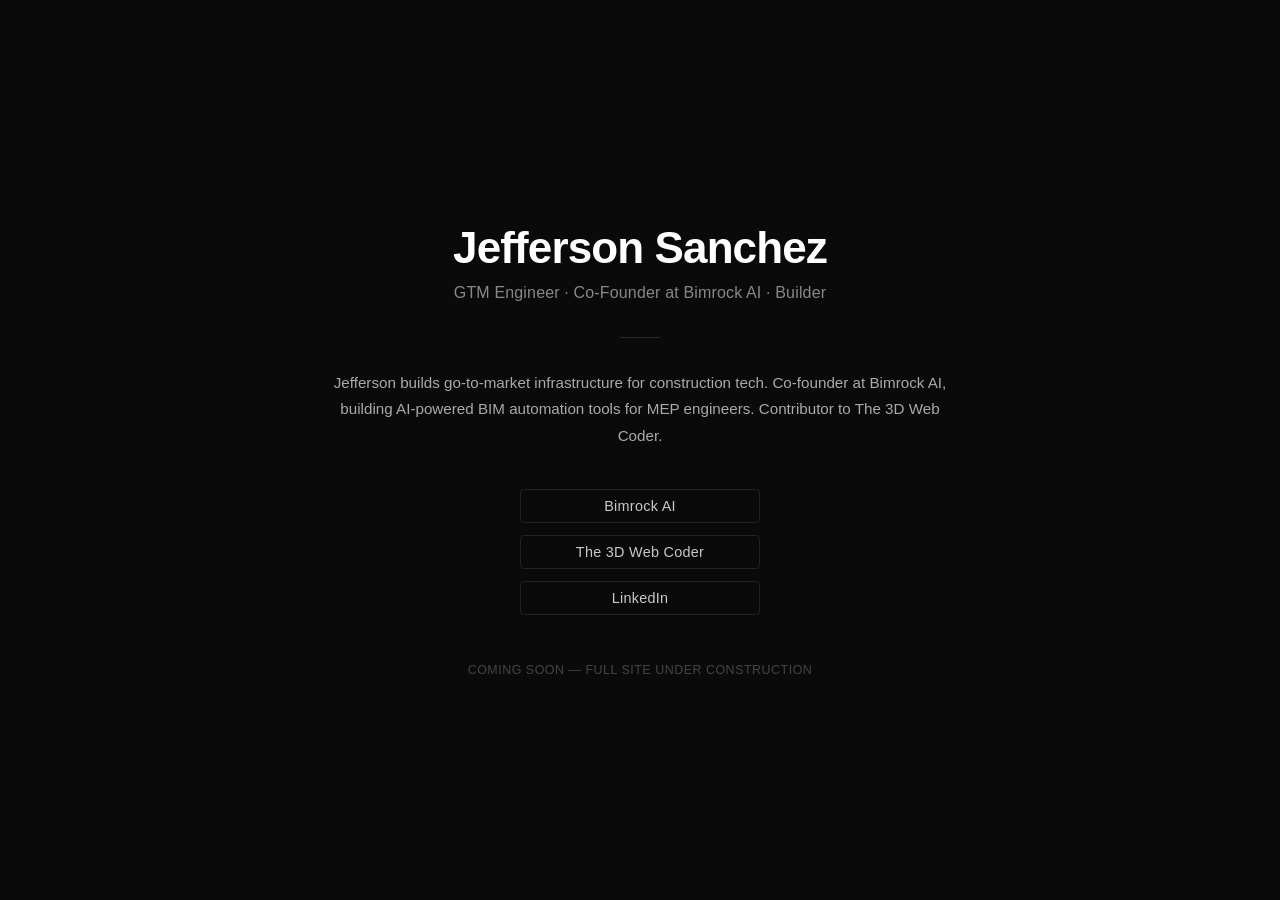
==== index.html @ 44cbd085 "initial: jefferson sanchez placeholder site" ====
<!DOCTYPE html>
<html lang="en">
<head>
  <meta charset="UTF-8">
  <meta name="viewport" content="width=device-width, initial-scale=1.0">
  <title>Jefferson Sanchez</title>
  <style>
    *, *::before, *::after { box-sizing: border-box; margin: 0; padding: 0; }

    body {
      background: #0a0a0a;
      color: #e8e8e8;
      font-family: -apple-system, BlinkMacSystemFont, 'Segoe UI', Helvetica, Arial, sans-serif;
      min-height: 100vh;
      display: flex;
      flex-direction: column;
      align-items: center;
      justify-content: center;
      padding: 2rem;
    }

    .container {
      max-width: 640px;
      width: 100%;
      text-align: center;
    }

    h1 {
      font-size: 2.75rem;
      font-weight: 600;
      letter-spacing: -0.02em;
      color: #ffffff;
      margin-bottom: 0.5rem;
    }

    .subtitle {
      font-size: 1rem;
      color: #888;
      letter-spacing: 0.01em;
      margin-bottom: 2rem;
      line-height: 1.5;
    }

    .divider {
      width: 40px;
      height: 1px;
      background: #2a2a2a;
      margin: 2rem auto;
    }

    .bio {
      font-size: 0.95rem;
      color: #aaa;
      line-height: 1.75;
      margin-bottom: 2.5rem;
    }

    .links {
      display: flex;
      flex-direction: column;
      gap: 0.75rem;
      align-items: center;
      margin-bottom: 3rem;
    }

    .links a {
      color: #c8c8c8;
      text-decoration: none;
      font-size: 0.9rem;
      letter-spacing: 0.02em;
      padding: 0.5rem 1.25rem;
      border: 1px solid #222;
      border-radius: 4px;
      transition: border-color 0.2s, color 0.2s;
      min-width: 240px;
    }

    .links a:hover {
      border-color: #555;
      color: #fff;
    }

    footer {
      font-size: 0.78rem;
      color: #444;
      letter-spacing: 0.04em;
      text-transform: uppercase;
    }
  </style>
</head>
<body>
  <div class="container">
    <h1>Jefferson Sanchez</h1>
    <p class="subtitle">GTM Engineer &middot; Co-Founder at Bimrock AI &middot; Builder</p>

    <div class="divider"></div>

    <p class="bio">
      Jefferson builds go-to-market infrastructure for construction tech. Co-founder at Bimrock AI, building AI-powered BIM automation tools for MEP engineers. Contributor to The 3D Web Coder.
    </p>

    <nav class="links">
      <a href="https://bimrock.ai" target="_blank" rel="noopener">Bimrock AI</a>
      <a href="https://the3dwebcoder.com" target="_blank" rel="noopener">The 3D Web Coder</a>
      <a href="https://linkedin.com/in/jeffersonsanchez" target="_blank" rel="noopener">LinkedIn</a>
    </nav>

    <footer>Coming soon &mdash; full site under construction</footer>
  </div>
</body>
</html>
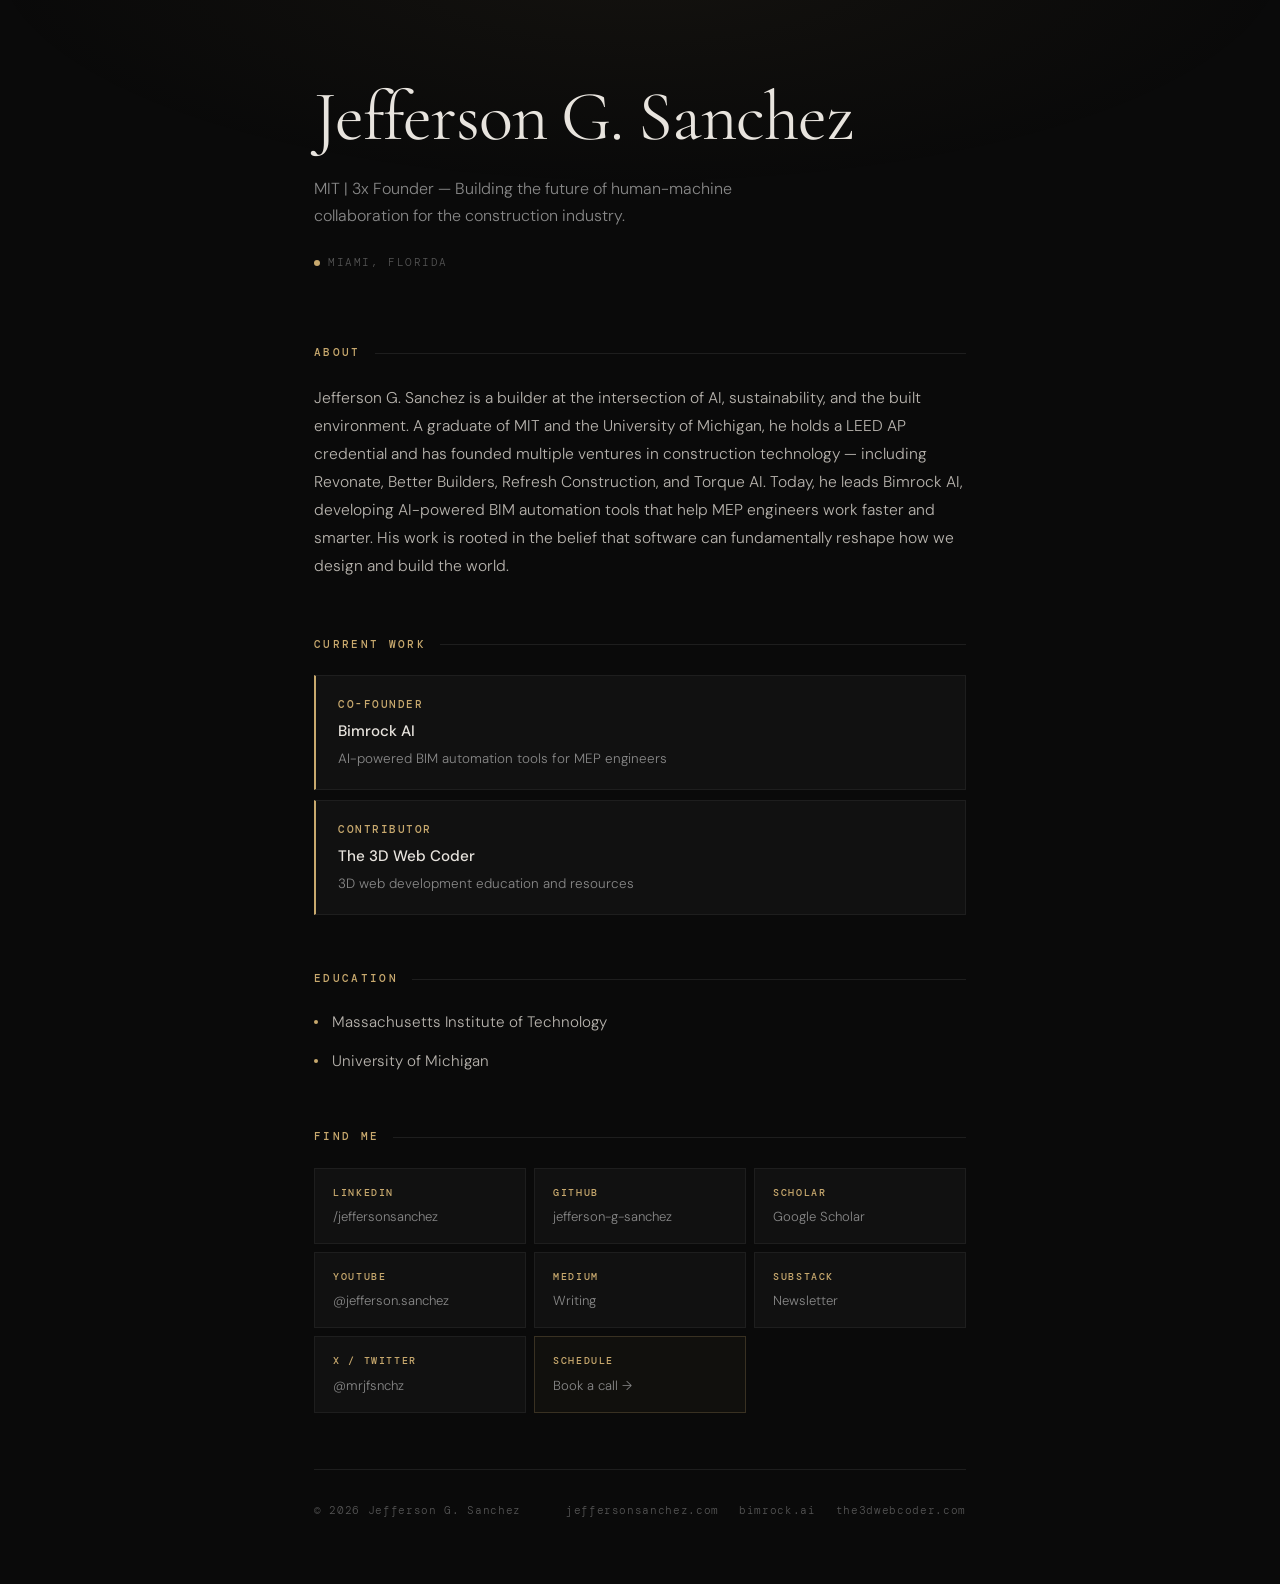
==== commit f94784ef: "update: personal site v1 with entity SEO Replace placeholder with full personal site — dark editoria" ====
--- a/index.html
+++ b/index.html
@@ -3,109 +3,500 @@
 <head>
   <meta charset="UTF-8">
   <meta name="viewport" content="width=device-width, initial-scale=1.0">
-  <title>Jefferson Sanchez</title>
+  <title>Jefferson G. Sanchez — GTM Engineer, Co-Founder at Bimrock AI</title>
+  <meta name="description" content="Jefferson G. Sanchez is a 3x founder, MIT alum, and LEED AP building AI-powered construction technology at Bimrock AI. Based in Miami, FL.">
+  <link rel="canonical" href="https://jeffersonsanchez.com">
+
+  <!-- Open Graph -->
+  <meta property="og:title" content="Jefferson G. Sanchez — GTM Engineer, Co-Founder at Bimrock AI">
+  <meta property="og:description" content="Jefferson G. Sanchez is a 3x founder, MIT alum, and LEED AP building AI-powered construction technology at Bimrock AI. Based in Miami, FL.">
+  <meta property="og:type" content="profile">
+  <meta property="og:url" content="https://jeffersonsanchez.com">
+
+  <!-- JSON-LD Person Schema -->
+  <script type="application/ld+json">
+  {
+    "@context": "https://schema.org",
+    "@type": "Person",
+    "name": "Jefferson G. Sanchez",
+    "alternateName": ["Jeff Sanchez", "JG Sanchez", "Jefferson Sanchez", "Jefferson Gustavo Sanchez", "Jefferson Sanchez-Mayorga"],
+    "jobTitle": "Co-Founder",
+    "worksFor": {
+      "@type": "Organization",
+      "name": "Bimrock AI",
+      "url": "https://bimrock.ai"
+    },
+    "alumniOf": [
+      { "@type": "CollegeOrUniversity", "name": "Massachusetts Institute of Technology" },
+      { "@type": "CollegeOrUniversity", "name": "University of Michigan" }
+    ],
+    "sameAs": [
+      "https://linkedin.com/in/jeffersonsanchez",
+      "https://github.com/jefferson-g-sanchez",
+      "https://scholar.google.com/citations?user=VuwniGQAAAAJ",
+      "https://x.com/mrjfsnchz",
+      "https://www.youtube.com/@jefferson.sanchez",
+      "https://orcid.org/0009-0004-9437-0498",
+      "https://www.crunchbase.com/person/jefferson-sanchez-4ef2",
+      "https://www.researchgate.net/profile/Jefferson-Sanchez-15/",
+      "https://www.scopus.com/authid/detail.uri?authorId=49864550300"
+    ],
+    "url": "https://jeffersonsanchez.com",
+    "address": {
+      "@type": "PostalAddress",
+      "addressLocality": "Miami",
+      "addressRegion": "FL"
+    },
+    "knowsAbout": ["BIM", "Construction Technology", "Sustainability", "LEED", "Go-to-Market Strategy"]
+  }
+  </script>
+
+  <!-- Fonts -->
+  <link rel="preconnect" href="https://fonts.googleapis.com">
+  <link rel="preconnect" href="https://fonts.gstatic.com" crossorigin>
+  <link href="https://fonts.googleapis.com/css2?family=Cormorant+Garamond:ital,wght@0,300;0,400;0,500;1,300;1,400&family=DM+Mono:wght@300;400;500&family=DM+Sans:wght@300;400;500&display=swap" rel="stylesheet">
+
   <style>
     *, *::before, *::after { box-sizing: border-box; margin: 0; padding: 0; }
 
+    :root {
+      --bg: #0a0a0a;
+      --surface: #111111;
+      --border: #1e1e1e;
+      --border-hover: #2d2d2d;
+      --text: #e8e4de;
+      --muted: #555;
+      --muted-light: #888;
+      --accent: #c8a96e;
+      --accent-soft: rgba(200, 169, 110, 0.1);
+      --font-display: 'Cormorant Garamond', Georgia, serif;
+      --font-mono: 'DM Mono', 'Courier New', monospace;
+      --font-body: 'DM Sans', system-ui, sans-serif;
+    }
+
+    html {
+      font-size: 16px;
+      -webkit-font-smoothing: antialiased;
+      -moz-osx-font-smoothing: grayscale;
+    }
+
     body {
-      background: #0a0a0a;
-      color: #e8e8e8;
-      font-family: -apple-system, BlinkMacSystemFont, 'Segoe UI', Helvetica, Arial, sans-serif;
+      background-color: var(--bg);
+      color: var(--text);
+      font-family: var(--font-body);
+      font-weight: 300;
+      line-height: 1.6;
       min-height: 100vh;
+    }
+
+    /* Ambient glow from top */
+    body::before {
+      content: '';
+      position: fixed;
+      inset: 0;
+      background: radial-gradient(ellipse 80% 40% at 50% -5%, rgba(200, 169, 110, 0.055) 0%, transparent 65%);
+      pointer-events: none;
+      z-index: 0;
+    }
+
+    .container {
+      position: relative;
+      z-index: 1;
+      max-width: 700px;
+      margin: 0 auto;
+      padding: 80px 24px 64px;
+    }
+
+    /* ─── Animations ─────────────────────────────────── */
+
+    @keyframes fadeUp {
+      from { opacity: 0; transform: translateY(18px); }
+      to   { opacity: 1; transform: translateY(0); }
+    }
+
+    .hero {
+      animation: fadeUp 1s cubic-bezier(0.16, 1, 0.3, 1) both;
+      margin-bottom: 72px;
+    }
+
+    .section {
+      opacity: 0;
+      animation: fadeUp 0.9s cubic-bezier(0.16, 1, 0.3, 1) forwards;
+      margin-bottom: 56px;
+    }
+
+    .section:nth-of-type(1) { animation-delay: 0.15s; }
+    .section:nth-of-type(2) { animation-delay: 0.25s; }
+    .section:nth-of-type(3) { animation-delay: 0.35s; }
+    .section:nth-of-type(4) { animation-delay: 0.45s; }
+
+    footer {
+      opacity: 0;
+      animation: fadeUp 0.9s cubic-bezier(0.16, 1, 0.3, 1) forwards;
+      animation-delay: 0.55s;
+    }
+
+    /* ─── Hero ───────────────────────────────────────── */
+
+    .hero-name {
+      font-family: var(--font-display);
+      font-weight: 400;
+      font-size: clamp(2.75rem, 9vw, 4.4rem);
+      letter-spacing: -0.015em;
+      line-height: 1.04;
+      color: var(--text);
+      margin-bottom: 22px;
+    }
+
+    .hero-tagline {
+      font-family: var(--font-body);
+      font-size: 1rem;
+      font-weight: 300;
+      color: var(--muted-light);
+      line-height: 1.7;
+      max-width: 500px;
+      margin-bottom: 18px;
+    }
+
+    .hero-location {
+      display: inline-flex;
+      align-items: center;
+      gap: 8px;
+      font-family: var(--font-mono);
+      font-size: 0.7rem;
+      letter-spacing: 0.14em;
+      text-transform: uppercase;
+      color: var(--muted);
+    }
+
+    .hero-location::before {
+      content: '';
+      display: block;
+      width: 6px;
+      height: 6px;
+      border-radius: 50%;
+      background: var(--accent);
+      flex-shrink: 0;
+    }
+
+    /* ─── Section label ──────────────────────────────── */
+
+    .section-label {
+      display: flex;
+      align-items: center;
+      gap: 14px;
+      font-family: var(--font-mono);
+      font-size: 0.66rem;
+      font-weight: 500;
+      letter-spacing: 0.22em;
+      text-transform: uppercase;
+      color: var(--accent);
+      margin-bottom: 22px;
+    }
+
+    .section-label::after {
+      content: '';
+      flex: 1;
+      height: 1px;
+      background: var(--border);
+    }
+
+    /* ─── Bio ────────────────────────────────────────── */
+
+    .bio-text {
+      font-family: var(--font-body);
+      font-size: 0.975rem;
+      font-weight: 300;
+      color: #b8b4ae;
+      line-height: 1.8;
+    }
+
+    /* ─── Work entries ───────────────────────────────── */
+
+    .work-entry {
+      display: block;
+      padding: 20px 22px;
+      background: var(--surface);
+      border: 1px solid var(--border);
+      border-left: 2px solid var(--accent);
+      text-decoration: none;
+      color: inherit;
+      transition: background 0.2s ease, border-color 0.2s ease, transform 0.2s ease;
+      margin-bottom: 10px;
+    }
+
+    .work-entry:last-child { margin-bottom: 0; }
+
+    .work-entry:hover {
+      background: #181818;
+      border-color: #2d2d2d;
+      border-left-color: var(--accent);
+      transform: translateX(4px);
+    }
+
+    .work-role {
+      font-family: var(--font-mono);
+      font-size: 0.67rem;
+      font-weight: 500;
+      letter-spacing: 0.14em;
+      text-transform: uppercase;
+      color: var(--accent);
+      margin-bottom: 5px;
+    }
+
+    .work-title {
+      font-family: var(--font-body);
+      font-size: 0.95rem;
+      font-weight: 500;
+      color: var(--text);
+      margin-bottom: 5px;
+    }
+
+    .work-desc {
+      font-family: var(--font-body);
+      font-size: 0.84rem;
+      font-weight: 300;
+      color: var(--muted-light);
+    }
+
+    /* ─── Education ──────────────────────────────────── */
+
+    .edu-list {
+      list-style: none;
       display: flex;
       flex-direction: column;
+      gap: 14px;
+    }
+
+    .edu-item {
+      display: flex;
       align-items: center;
-      justify-content: center;
-      padding: 2rem;
-    }
-
-    .container {
-      max-width: 640px;
-      width: 100%;
-      text-align: center;
-    }
-
-    h1 {
-      font-size: 2.75rem;
-      font-weight: 600;
-      letter-spacing: -0.02em;
-      color: #ffffff;
-      margin-bottom: 0.5rem;
-    }
-
-    .subtitle {
-      font-size: 1rem;
-      color: #888;
-      letter-spacing: 0.01em;
-      margin-bottom: 2rem;
-      line-height: 1.5;
-    }
-
-    .divider {
-      width: 40px;
-      height: 1px;
-      background: #2a2a2a;
-      margin: 2rem auto;
-    }
-
-    .bio {
+      gap: 14px;
+      font-family: var(--font-body);
       font-size: 0.95rem;
-      color: #aaa;
-      line-height: 1.75;
-      margin-bottom: 2.5rem;
-    }
-
-    .links {
+      font-weight: 300;
+      color: #b8b4ae;
+    }
+
+    .edu-item::before {
+      content: '';
+      width: 4px;
+      height: 4px;
+      border-radius: 50%;
+      background: var(--accent);
+      flex-shrink: 0;
+    }
+
+    /* ─── Links grid ─────────────────────────────────── */
+
+    .links-grid {
+      display: grid;
+      grid-template-columns: repeat(2, 1fr);
+      gap: 8px;
+    }
+
+    @media (min-width: 480px) {
+      .links-grid { grid-template-columns: repeat(3, 1fr); }
+    }
+
+    .link-card {
       display: flex;
       flex-direction: column;
-      gap: 0.75rem;
+      gap: 5px;
+      padding: 16px 18px;
+      background: var(--surface);
+      border: 1px solid var(--border);
+      text-decoration: none;
+      position: relative;
+      overflow: hidden;
+      transition: background 0.2s ease, border-color 0.2s ease, transform 0.2s ease;
+    }
+
+    .link-card::after {
+      content: '';
+      position: absolute;
+      bottom: 0;
+      left: 0;
+      right: 0;
+      height: 1px;
+      background: var(--accent);
+      transform: scaleX(0);
+      transform-origin: left;
+      transition: transform 0.25s cubic-bezier(0.16, 1, 0.3, 1);
+    }
+
+    .link-card:hover {
+      background: #181818;
+      border-color: var(--border-hover);
+      transform: translateY(-3px);
+    }
+
+    .link-card:hover::after {
+      transform: scaleX(1);
+    }
+
+    .link-card-platform {
+      font-family: var(--font-mono);
+      font-size: 0.64rem;
+      font-weight: 500;
+      letter-spacing: 0.16em;
+      text-transform: uppercase;
+      color: var(--accent);
+    }
+
+    .link-card-label {
+      font-family: var(--font-body);
+      font-size: 0.82rem;
+      font-weight: 300;
+      color: var(--muted-light);
+    }
+
+    /* Highlighted CTA card */
+    .link-card.cta {
+      border-color: rgba(200, 169, 110, 0.22);
+      background: rgba(200, 169, 110, 0.04);
+    }
+
+    .link-card.cta:hover {
+      border-color: rgba(200, 169, 110, 0.45);
+      background: rgba(200, 169, 110, 0.08);
+    }
+
+    /* ─── Footer ─────────────────────────────────────── */
+
+    footer {
+      border-top: 1px solid var(--border);
+      padding-top: 32px;
+      display: flex;
       align-items: center;
-      margin-bottom: 3rem;
-    }
-
-    .links a {
-      color: #c8c8c8;
+      justify-content: space-between;
+      flex-wrap: wrap;
+      gap: 14px;
+    }
+
+    .footer-copy {
+      font-family: var(--font-mono);
+      font-size: 0.69rem;
+      color: var(--muted);
+      letter-spacing: 0.06em;
+    }
+
+    .footer-links {
+      display: flex;
+      gap: 20px;
+    }
+
+    .footer-link {
+      font-family: var(--font-mono);
+      font-size: 0.69rem;
+      color: var(--muted);
       text-decoration: none;
-      font-size: 0.9rem;
-      letter-spacing: 0.02em;
-      padding: 0.5rem 1.25rem;
-      border: 1px solid #222;
-      border-radius: 4px;
-      transition: border-color 0.2s, color 0.2s;
-      min-width: 240px;
-    }
-
-    .links a:hover {
-      border-color: #555;
-      color: #fff;
-    }
-
-    footer {
-      font-size: 0.78rem;
-      color: #444;
-      letter-spacing: 0.04em;
-      text-transform: uppercase;
+      letter-spacing: 0.06em;
+      transition: color 0.2s ease;
+    }
+
+    .footer-link:hover { color: var(--accent); }
+
+    /* ─── Responsive ─────────────────────────────────── */
+
+    @media (max-width: 480px) {
+      .container { padding: 60px 20px 48px; }
+      .hero { margin-bottom: 56px; }
+      footer { flex-direction: column; align-items: flex-start; }
     }
   </style>
 </head>
 <body>
   <div class="container">
-    <h1>Jefferson Sanchez</h1>
-    <p class="subtitle">GTM Engineer &middot; Co-Founder at Bimrock AI &middot; Builder</p>
-
-    <div class="divider"></div>
-
-    <p class="bio">
-      Jefferson builds go-to-market infrastructure for construction tech. Co-founder at Bimrock AI, building AI-powered BIM automation tools for MEP engineers. Contributor to The 3D Web Coder.
-    </p>
-
-    <nav class="links">
-      <a href="https://bimrock.ai" target="_blank" rel="noopener">Bimrock AI</a>
-      <a href="https://the3dwebcoder.com" target="_blank" rel="noopener">The 3D Web Coder</a>
-      <a href="https://linkedin.com/in/jeffersonsanchez" target="_blank" rel="noopener">LinkedIn</a>
-    </nav>
-
-    <footer>Coming soon &mdash; full site under construction</footer>
+
+    <!-- Hero -->
+    <header class="hero">
+      <h1 class="hero-name">Jefferson G. Sanchez</h1>
+      <p class="hero-tagline">MIT | 3x Founder — Building the future of human-machine collaboration for the construction industry.</p>
+      <span class="hero-location">Miami, Florida</span>
+    </header>
+
+    <!-- Bio -->
+    <section class="section">
+      <div class="section-label">About</div>
+      <p class="bio-text">
+        Jefferson G. Sanchez is a builder at the intersection of AI, sustainability, and the built environment. A graduate of MIT and the University of Michigan, he holds a LEED AP credential and has founded multiple ventures in construction technology — including Revonate, Better Builders, Refresh Construction, and Torque AI. Today, he leads Bimrock AI, developing AI-powered BIM automation tools that help MEP engineers work faster and smarter. His work is rooted in the belief that software can fundamentally reshape how we design and build the world.
+      </p>
+    </section>
+
+    <!-- Current Work -->
+    <section class="section">
+      <div class="section-label">Current Work</div>
+      <a href="https://bimrock.ai" target="_blank" rel="noopener" class="work-entry">
+        <div class="work-role">Co-Founder</div>
+        <div class="work-title">Bimrock AI</div>
+        <div class="work-desc">AI-powered BIM automation tools for MEP engineers</div>
+      </a>
+      <a href="https://the3dwebcoder.com" target="_blank" rel="noopener" class="work-entry">
+        <div class="work-role">Contributor</div>
+        <div class="work-title">The 3D Web Coder</div>
+        <div class="work-desc">3D web development education and resources</div>
+      </a>
+    </section>
+
+    <!-- Education -->
+    <section class="section">
+      <div class="section-label">Education</div>
+      <ul class="edu-list">
+        <li class="edu-item">Massachusetts Institute of Technology</li>
+        <li class="edu-item">University of Michigan</li>
+      </ul>
+    </section>
+
+    <!-- Links -->
+    <section class="section">
+      <div class="section-label">Find Me</div>
+      <div class="links-grid">
+        <a href="https://linkedin.com/in/jeffersonsanchez" target="_blank" rel="noopener" class="link-card">
+          <span class="link-card-platform">LinkedIn</span>
+          <span class="link-card-label">/jeffersonsanchez</span>
+        </a>
+        <a href="https://github.com/jefferson-g-sanchez" target="_blank" rel="noopener" class="link-card">
+          <span class="link-card-platform">GitHub</span>
+          <span class="link-card-label">jefferson-g-sanchez</span>
+        </a>
+        <a href="https://scholar.google.com/citations?user=VuwniGQAAAAJ" target="_blank" rel="noopener" class="link-card">
+          <span class="link-card-platform">Scholar</span>
+          <span class="link-card-label">Google Scholar</span>
+        </a>
+        <a href="https://www.youtube.com/@jefferson.sanchez" target="_blank" rel="noopener" class="link-card">
+          <span class="link-card-platform">YouTube</span>
+          <span class="link-card-label">@jefferson.sanchez</span>
+        </a>
+        <a href="https://jeffersongustavosanchez.medium.com/" target="_blank" rel="noopener" class="link-card">
+          <span class="link-card-platform">Medium</span>
+          <span class="link-card-label">Writing</span>
+        </a>
+        <a href="https://jeffersonsanchez.substack.com" target="_blank" rel="noopener" class="link-card">
+          <span class="link-card-platform">Substack</span>
+          <span class="link-card-label">Newsletter</span>
+        </a>
+        <a href="https://x.com/mrjfsnchz" target="_blank" rel="noopener" class="link-card">
+          <span class="link-card-platform">X / Twitter</span>
+          <span class="link-card-label">@mrjfsnchz</span>
+        </a>
+        <a href="https://cal.com/jefferson-g-sanchez" target="_blank" rel="noopener" class="link-card cta">
+          <span class="link-card-platform">Schedule</span>
+          <span class="link-card-label">Book a call &rarr;</span>
+        </a>
+      </div>
+    </section>
+
+    <!-- Footer -->
+    <footer>
+      <span class="footer-copy">&copy; 2026 Jefferson G. Sanchez</span>
+      <nav class="footer-links">
+        <a href="https://jeffersonsanchez.com" class="footer-link">jeffersonsanchez.com</a>
+        <a href="https://bimrock.ai" target="_blank" rel="noopener" class="footer-link">bimrock.ai</a>
+        <a href="https://the3dwebcoder.com" target="_blank" rel="noopener" class="footer-link">the3dwebcoder.com</a>
+      </nav>
+    </footer>
+
   </div>
 </body>
 </html>
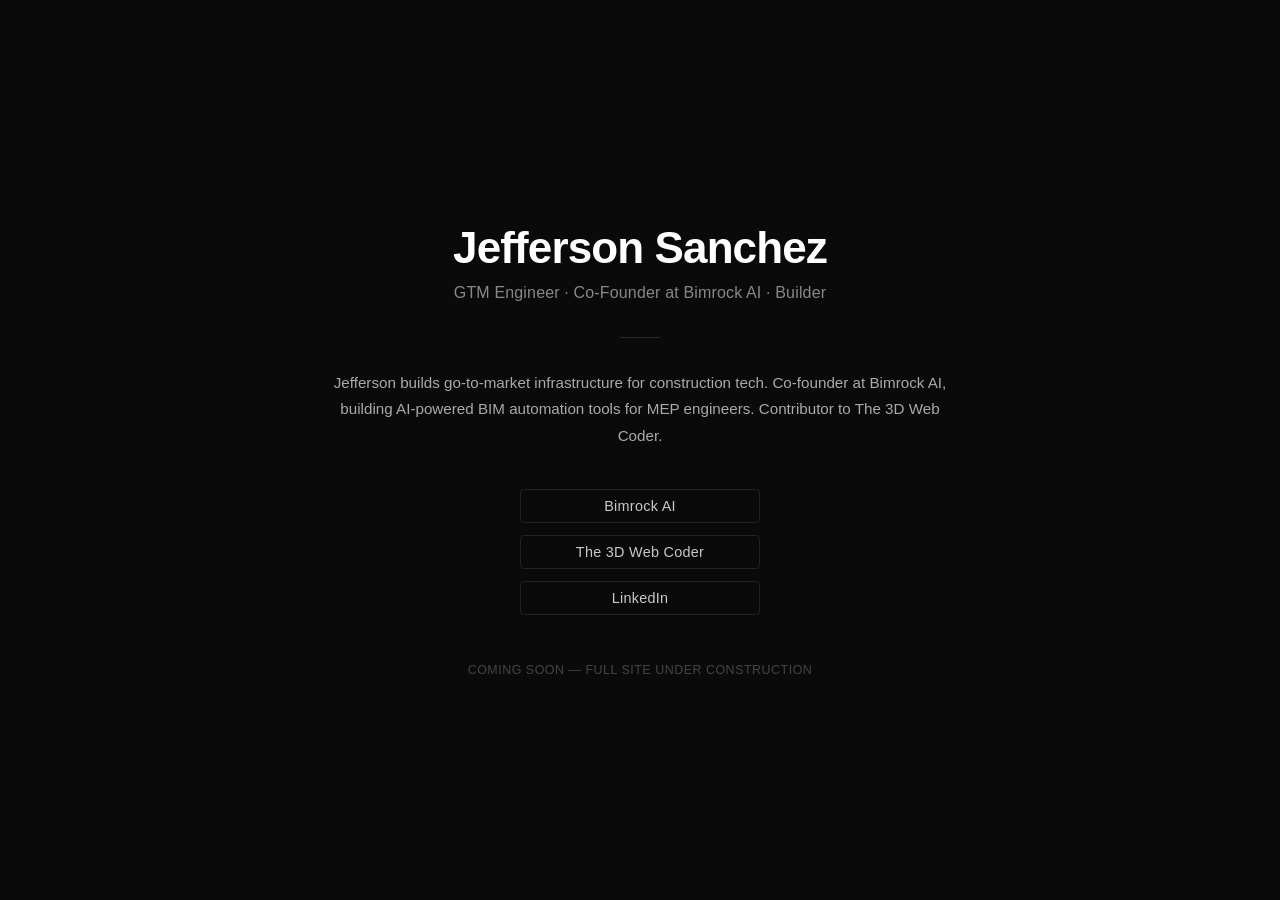
==== commit a92343ef: "test: add auto-deploy comment to verify GitHub→Netlify CI" ====
--- a/index.html
+++ b/index.html
@@ -1,502 +1,112 @@
 <!DOCTYPE html>
+<!-- auto-deploy test -->
 <html lang="en">
 <head>
   <meta charset="UTF-8">
   <meta name="viewport" content="width=device-width, initial-scale=1.0">
-  <title>Jefferson G. Sanchez — GTM Engineer, Co-Founder at Bimrock AI</title>
-  <meta name="description" content="Jefferson G. Sanchez is a 3x founder, MIT alum, and LEED AP building AI-powered construction technology at Bimrock AI. Based in Miami, FL.">
-  <link rel="canonical" href="https://jeffersonsanchez.com">
-
-  <!-- Open Graph -->
-  <meta property="og:title" content="Jefferson G. Sanchez — GTM Engineer, Co-Founder at Bimrock AI">
-  <meta property="og:description" content="Jefferson G. Sanchez is a 3x founder, MIT alum, and LEED AP building AI-powered construction technology at Bimrock AI. Based in Miami, FL.">
-  <meta property="og:type" content="profile">
-  <meta property="og:url" content="https://jeffersonsanchez.com">
-
-  <!-- JSON-LD Person Schema -->
-  <script type="application/ld+json">
-  {
-    "@context": "https://schema.org",
-    "@type": "Person",
-    "name": "Jefferson G. Sanchez",
-    "alternateName": ["Jeff Sanchez", "JG Sanchez", "Jefferson Sanchez", "Jefferson Gustavo Sanchez", "Jefferson Sanchez-Mayorga"],
-    "jobTitle": "Co-Founder",
-    "worksFor": {
-      "@type": "Organization",
-      "name": "Bimrock AI",
-      "url": "https://bimrock.ai"
-    },
-    "alumniOf": [
-      { "@type": "CollegeOrUniversity", "name": "Massachusetts Institute of Technology" },
-      { "@type": "CollegeOrUniversity", "name": "University of Michigan" }
-    ],
-    "sameAs": [
-      "https://linkedin.com/in/jeffersonsanchez",
-      "https://github.com/jefferson-g-sanchez",
-      "https://scholar.google.com/citations?user=VuwniGQAAAAJ",
-      "https://x.com/mrjfsnchz",
-      "https://www.youtube.com/@jefferson.sanchez",
-      "https://orcid.org/0009-0004-9437-0498",
-      "https://www.crunchbase.com/person/jefferson-sanchez-4ef2",
-      "https://www.researchgate.net/profile/Jefferson-Sanchez-15/",
-      "https://www.scopus.com/authid/detail.uri?authorId=49864550300"
-    ],
-    "url": "https://jeffersonsanchez.com",
-    "address": {
-      "@type": "PostalAddress",
-      "addressLocality": "Miami",
-      "addressRegion": "FL"
-    },
-    "knowsAbout": ["BIM", "Construction Technology", "Sustainability", "LEED", "Go-to-Market Strategy"]
-  }
-  </script>
-
-  <!-- Fonts -->
-  <link rel="preconnect" href="https://fonts.googleapis.com">
-  <link rel="preconnect" href="https://fonts.gstatic.com" crossorigin>
-  <link href="https://fonts.googleapis.com/css2?family=Cormorant+Garamond:ital,wght@0,300;0,400;0,500;1,300;1,400&family=DM+Mono:wght@300;400;500&family=DM+Sans:wght@300;400;500&display=swap" rel="stylesheet">
-
+  <title>Jefferson Sanchez</title>
   <style>
     *, *::before, *::after { box-sizing: border-box; margin: 0; padding: 0; }
 
-    :root {
-      --bg: #0a0a0a;
-      --surface: #111111;
-      --border: #1e1e1e;
-      --border-hover: #2d2d2d;
-      --text: #e8e4de;
-      --muted: #555;
-      --muted-light: #888;
-      --accent: #c8a96e;
-      --accent-soft: rgba(200, 169, 110, 0.1);
-      --font-display: 'Cormorant Garamond', Georgia, serif;
-      --font-mono: 'DM Mono', 'Courier New', monospace;
-      --font-body: 'DM Sans', system-ui, sans-serif;
-    }
-
-    html {
-      font-size: 16px;
-      -webkit-font-smoothing: antialiased;
-      -moz-osx-font-smoothing: grayscale;
-    }
-
     body {
-      background-color: var(--bg);
-      color: var(--text);
-      font-family: var(--font-body);
-      font-weight: 300;
-      line-height: 1.6;
+      background: #0a0a0a;
+      color: #e8e8e8;
+      font-family: -apple-system, BlinkMacSystemFont, 'Segoe UI', Helvetica, Arial, sans-serif;
       min-height: 100vh;
-    }
-
-    /* Ambient glow from top */
-    body::before {
-      content: '';
-      position: fixed;
-      inset: 0;
-      background: radial-gradient(ellipse 80% 40% at 50% -5%, rgba(200, 169, 110, 0.055) 0%, transparent 65%);
-      pointer-events: none;
-      z-index: 0;
+      display: flex;
+      flex-direction: column;
+      align-items: center;
+      justify-content: center;
+      padding: 2rem;
     }
 
     .container {
-      position: relative;
-      z-index: 1;
-      max-width: 700px;
-      margin: 0 auto;
-      padding: 80px 24px 64px;
+      max-width: 640px;
+      width: 100%;
+      text-align: center;
     }
 
-    /* ─── Animations ─────────────────────────────────── */
-
-    @keyframes fadeUp {
-      from { opacity: 0; transform: translateY(18px); }
-      to   { opacity: 1; transform: translateY(0); }
+    h1 {
+      font-size: 2.75rem;
+      font-weight: 600;
+      letter-spacing: -0.02em;
+      color: #ffffff;
+      margin-bottom: 0.5rem;
     }
 
-    .hero {
-      animation: fadeUp 1s cubic-bezier(0.16, 1, 0.3, 1) both;
-      margin-bottom: 72px;
+    .subtitle {
+      font-size: 1rem;
+      color: #888;
+      letter-spacing: 0.01em;
+      margin-bottom: 2rem;
+      line-height: 1.5;
     }
 
-    .section {
-      opacity: 0;
-      animation: fadeUp 0.9s cubic-bezier(0.16, 1, 0.3, 1) forwards;
-      margin-bottom: 56px;
+    .divider {
+      width: 40px;
+      height: 1px;
+      background: #2a2a2a;
+      margin: 2rem auto;
     }
 
-    .section:nth-of-type(1) { animation-delay: 0.15s; }
-    .section:nth-of-type(2) { animation-delay: 0.25s; }
-    .section:nth-of-type(3) { animation-delay: 0.35s; }
-    .section:nth-of-type(4) { animation-delay: 0.45s; }
+    .bio {
+      font-size: 0.95rem;
+      color: #aaa;
+      line-height: 1.75;
+      margin-bottom: 2.5rem;
+    }
+
+    .links {
+      display: flex;
+      flex-direction: column;
+      gap: 0.75rem;
+      align-items: center;
+      margin-bottom: 3rem;
+    }
+
+    .links a {
+      color: #c8c8c8;
+      text-decoration: none;
+      font-size: 0.9rem;
+      letter-spacing: 0.02em;
+      padding: 0.5rem 1.25rem;
+      border: 1px solid #222;
+      border-radius: 4px;
+      transition: border-color 0.2s, color 0.2s;
+      min-width: 240px;
+    }
+
+    .links a:hover {
+      border-color: #555;
+      color: #fff;
+    }
 
     footer {
-      opacity: 0;
-      animation: fadeUp 0.9s cubic-bezier(0.16, 1, 0.3, 1) forwards;
-      animation-delay: 0.55s;
-    }
-
-    /* ─── Hero ───────────────────────────────────────── */
-
-    .hero-name {
-      font-family: var(--font-display);
-      font-weight: 400;
-      font-size: clamp(2.75rem, 9vw, 4.4rem);
-      letter-spacing: -0.015em;
-      line-height: 1.04;
-      color: var(--text);
-      margin-bottom: 22px;
-    }
-
-    .hero-tagline {
-      font-family: var(--font-body);
-      font-size: 1rem;
-      font-weight: 300;
-      color: var(--muted-light);
-      line-height: 1.7;
-      max-width: 500px;
-      margin-bottom: 18px;
-    }
-
-    .hero-location {
-      display: inline-flex;
-      align-items: center;
-      gap: 8px;
-      font-family: var(--font-mono);
-      font-size: 0.7rem;
-      letter-spacing: 0.14em;
+      font-size: 0.78rem;
+      color: #444;
+      letter-spacing: 0.04em;
       text-transform: uppercase;
-      color: var(--muted);
-    }
-
-    .hero-location::before {
-      content: '';
-      display: block;
-      width: 6px;
-      height: 6px;
-      border-radius: 50%;
-      background: var(--accent);
-      flex-shrink: 0;
-    }
-
-    /* ─── Section label ──────────────────────────────── */
-
-    .section-label {
-      display: flex;
-      align-items: center;
-      gap: 14px;
-      font-family: var(--font-mono);
-      font-size: 0.66rem;
-      font-weight: 500;
-      letter-spacing: 0.22em;
-      text-transform: uppercase;
-      color: var(--accent);
-      margin-bottom: 22px;
-    }
-
-    .section-label::after {
-      content: '';
-      flex: 1;
-      height: 1px;
-      background: var(--border);
-    }
-
-    /* ─── Bio ────────────────────────────────────────── */
-
-    .bio-text {
-      font-family: var(--font-body);
-      font-size: 0.975rem;
-      font-weight: 300;
-      color: #b8b4ae;
-      line-height: 1.8;
-    }
-
-    /* ─── Work entries ───────────────────────────────── */
-
-    .work-entry {
-      display: block;
-      padding: 20px 22px;
-      background: var(--surface);
-      border: 1px solid var(--border);
-      border-left: 2px solid var(--accent);
-      text-decoration: none;
-      color: inherit;
-      transition: background 0.2s ease, border-color 0.2s ease, transform 0.2s ease;
-      margin-bottom: 10px;
-    }
-
-    .work-entry:last-child { margin-bottom: 0; }
-
-    .work-entry:hover {
-      background: #181818;
-      border-color: #2d2d2d;
-      border-left-color: var(--accent);
-      transform: translateX(4px);
-    }
-
-    .work-role {
-      font-family: var(--font-mono);
-      font-size: 0.67rem;
-      font-weight: 500;
-      letter-spacing: 0.14em;
-      text-transform: uppercase;
-      color: var(--accent);
-      margin-bottom: 5px;
-    }
-
-    .work-title {
-      font-family: var(--font-body);
-      font-size: 0.95rem;
-      font-weight: 500;
-      color: var(--text);
-      margin-bottom: 5px;
-    }
-
-    .work-desc {
-      font-family: var(--font-body);
-      font-size: 0.84rem;
-      font-weight: 300;
-      color: var(--muted-light);
-    }
-
-    /* ─── Education ──────────────────────────────────── */
-
-    .edu-list {
-      list-style: none;
-      display: flex;
-      flex-direction: column;
-      gap: 14px;
-    }
-
-    .edu-item {
-      display: flex;
-      align-items: center;
-      gap: 14px;
-      font-family: var(--font-body);
-      font-size: 0.95rem;
-      font-weight: 300;
-      color: #b8b4ae;
-    }
-
-    .edu-item::before {
-      content: '';
-      width: 4px;
-      height: 4px;
-      border-radius: 50%;
-      background: var(--accent);
-      flex-shrink: 0;
-    }
-
-    /* ─── Links grid ─────────────────────────────────── */
-
-    .links-grid {
-      display: grid;
-      grid-template-columns: repeat(2, 1fr);
-      gap: 8px;
-    }
-
-    @media (min-width: 480px) {
-      .links-grid { grid-template-columns: repeat(3, 1fr); }
-    }
-
-    .link-card {
-      display: flex;
-      flex-direction: column;
-      gap: 5px;
-      padding: 16px 18px;
-      background: var(--surface);
-      border: 1px solid var(--border);
-      text-decoration: none;
-      position: relative;
-      overflow: hidden;
-      transition: background 0.2s ease, border-color 0.2s ease, transform 0.2s ease;
-    }
-
-    .link-card::after {
-      content: '';
-      position: absolute;
-      bottom: 0;
-      left: 0;
-      right: 0;
-      height: 1px;
-      background: var(--accent);
-      transform: scaleX(0);
-      transform-origin: left;
-      transition: transform 0.25s cubic-bezier(0.16, 1, 0.3, 1);
-    }
-
-    .link-card:hover {
-      background: #181818;
-      border-color: var(--border-hover);
-      transform: translateY(-3px);
-    }
-
-    .link-card:hover::after {
-      transform: scaleX(1);
-    }
-
-    .link-card-platform {
-      font-family: var(--font-mono);
-      font-size: 0.64rem;
-      font-weight: 500;
-      letter-spacing: 0.16em;
-      text-transform: uppercase;
-      color: var(--accent);
-    }
-
-    .link-card-label {
-      font-family: var(--font-body);
-      font-size: 0.82rem;
-      font-weight: 300;
-      color: var(--muted-light);
-    }
-
-    /* Highlighted CTA card */
-    .link-card.cta {
-      border-color: rgba(200, 169, 110, 0.22);
-      background: rgba(200, 169, 110, 0.04);
-    }
-
-    .link-card.cta:hover {
-      border-color: rgba(200, 169, 110, 0.45);
-      background: rgba(200, 169, 110, 0.08);
-    }
-
-    /* ─── Footer ─────────────────────────────────────── */
-
-    footer {
-      border-top: 1px solid var(--border);
-      padding-top: 32px;
-      display: flex;
-      align-items: center;
-      justify-content: space-between;
-      flex-wrap: wrap;
-      gap: 14px;
-    }
-
-    .footer-copy {
-      font-family: var(--font-mono);
-      font-size: 0.69rem;
-      color: var(--muted);
-      letter-spacing: 0.06em;
-    }
-
-    .footer-links {
-      display: flex;
-      gap: 20px;
-    }
-
-    .footer-link {
-      font-family: var(--font-mono);
-      font-size: 0.69rem;
-      color: var(--muted);
-      text-decoration: none;
-      letter-spacing: 0.06em;
-      transition: color 0.2s ease;
-    }
-
-    .footer-link:hover { color: var(--accent); }
-
-    /* ─── Responsive ─────────────────────────────────── */
-
-    @media (max-width: 480px) {
-      .container { padding: 60px 20px 48px; }
-      .hero { margin-bottom: 56px; }
-      footer { flex-direction: column; align-items: flex-start; }
     }
   </style>
 </head>
 <body>
   <div class="container">
+    <h1>Jefferson Sanchez</h1>
+    <p class="subtitle">GTM Engineer &middot; Co-Founder at Bimrock AI &middot; Builder</p>
 
-    <!-- Hero -->
-    <header class="hero">
-      <h1 class="hero-name">Jefferson G. Sanchez</h1>
-      <p class="hero-tagline">MIT | 3x Founder — Building the future of human-machine collaboration for the construction industry.</p>
-      <span class="hero-location">Miami, Florida</span>
-    </header>
+    <div class="divider"></div>
 
-    <!-- Bio -->
-    <section class="section">
-      <div class="section-label">About</div>
-      <p class="bio-text">
-        Jefferson G. Sanchez is a builder at the intersection of AI, sustainability, and the built environment. A graduate of MIT and the University of Michigan, he holds a LEED AP credential and has founded multiple ventures in construction technology — including Revonate, Better Builders, Refresh Construction, and Torque AI. Today, he leads Bimrock AI, developing AI-powered BIM automation tools that help MEP engineers work faster and smarter. His work is rooted in the belief that software can fundamentally reshape how we design and build the world.
-      </p>
-    </section>
+    <p class="bio">
+      Jefferson builds go-to-market infrastructure for construction tech. Co-founder at Bimrock AI, building AI-powered BIM automation tools for MEP engineers. Contributor to The 3D Web Coder.
+    </p>
 
-    <!-- Current Work -->
-    <section class="section">
-      <div class="section-label">Current Work</div>
-      <a href="https://bimrock.ai" target="_blank" rel="noopener" class="work-entry">
-        <div class="work-role">Co-Founder</div>
-        <div class="work-title">Bimrock AI</div>
-        <div class="work-desc">AI-powered BIM automation tools for MEP engineers</div>
-      </a>
-      <a href="https://the3dwebcoder.com" target="_blank" rel="noopener" class="work-entry">
-        <div class="work-role">Contributor</div>
-        <div class="work-title">The 3D Web Coder</div>
-        <div class="work-desc">3D web development education and resources</div>
-      </a>
-    </section>
+    <nav class="links">
+      <a href="https://bimrock.ai" target="_blank" rel="noopener">Bimrock AI</a>
+      <a href="https://the3dwebcoder.com" target="_blank" rel="noopener">The 3D Web Coder</a>
+      <a href="https://linkedin.com/in/jeffersonsanchez" target="_blank" rel="noopener">LinkedIn</a>
+    </nav>
 
-    <!-- Education -->
-    <section class="section">
-      <div class="section-label">Education</div>
-      <ul class="edu-list">
-        <li class="edu-item">Massachusetts Institute of Technology</li>
-        <li class="edu-item">University of Michigan</li>
-      </ul>
-    </section>
-
-    <!-- Links -->
-    <section class="section">
-      <div class="section-label">Find Me</div>
-      <div class="links-grid">
-        <a href="https://linkedin.com/in/jeffersonsanchez" target="_blank" rel="noopener" class="link-card">
-          <span class="link-card-platform">LinkedIn</span>
-          <span class="link-card-label">/jeffersonsanchez</span>
-        </a>
-        <a href="https://github.com/jefferson-g-sanchez" target="_blank" rel="noopener" class="link-card">
-          <span class="link-card-platform">GitHub</span>
-          <span class="link-card-label">jefferson-g-sanchez</span>
-        </a>
-        <a href="https://scholar.google.com/citations?user=VuwniGQAAAAJ" target="_blank" rel="noopener" class="link-card">
-          <span class="link-card-platform">Scholar</span>
-          <span class="link-card-label">Google Scholar</span>
-        </a>
-        <a href="https://www.youtube.com/@jefferson.sanchez" target="_blank" rel="noopener" class="link-card">
-          <span class="link-card-platform">YouTube</span>
-          <span class="link-card-label">@jefferson.sanchez</span>
-        </a>
-        <a href="https://jeffersongustavosanchez.medium.com/" target="_blank" rel="noopener" class="link-card">
-          <span class="link-card-platform">Medium</span>
-          <span class="link-card-label">Writing</span>
-        </a>
-        <a href="https://jeffersonsanchez.substack.com" target="_blank" rel="noopener" class="link-card">
-          <span class="link-card-platform">Substack</span>
-          <span class="link-card-label">Newsletter</span>
-        </a>
-        <a href="https://x.com/mrjfsnchz" target="_blank" rel="noopener" class="link-card">
-          <span class="link-card-platform">X / Twitter</span>
-          <span class="link-card-label">@mrjfsnchz</span>
-        </a>
-        <a href="https://cal.com/jefferson-g-sanchez" target="_blank" rel="noopener" class="link-card cta">
-          <span class="link-card-platform">Schedule</span>
-          <span class="link-card-label">Book a call &rarr;</span>
-        </a>
-      </div>
-    </section>
-
-    <!-- Footer -->
-    <footer>
-      <span class="footer-copy">&copy; 2026 Jefferson G. Sanchez</span>
-      <nav class="footer-links">
-        <a href="https://jeffersonsanchez.com" class="footer-link">jeffersonsanchez.com</a>
-        <a href="https://bimrock.ai" target="_blank" rel="noopener" class="footer-link">bimrock.ai</a>
-        <a href="https://the3dwebcoder.com" target="_blank" rel="noopener" class="footer-link">the3dwebcoder.com</a>
-      </nav>
-    </footer>
-
+    <footer>Coming soon &mdash; full site under construction</footer>
   </div>
 </body>
 </html>
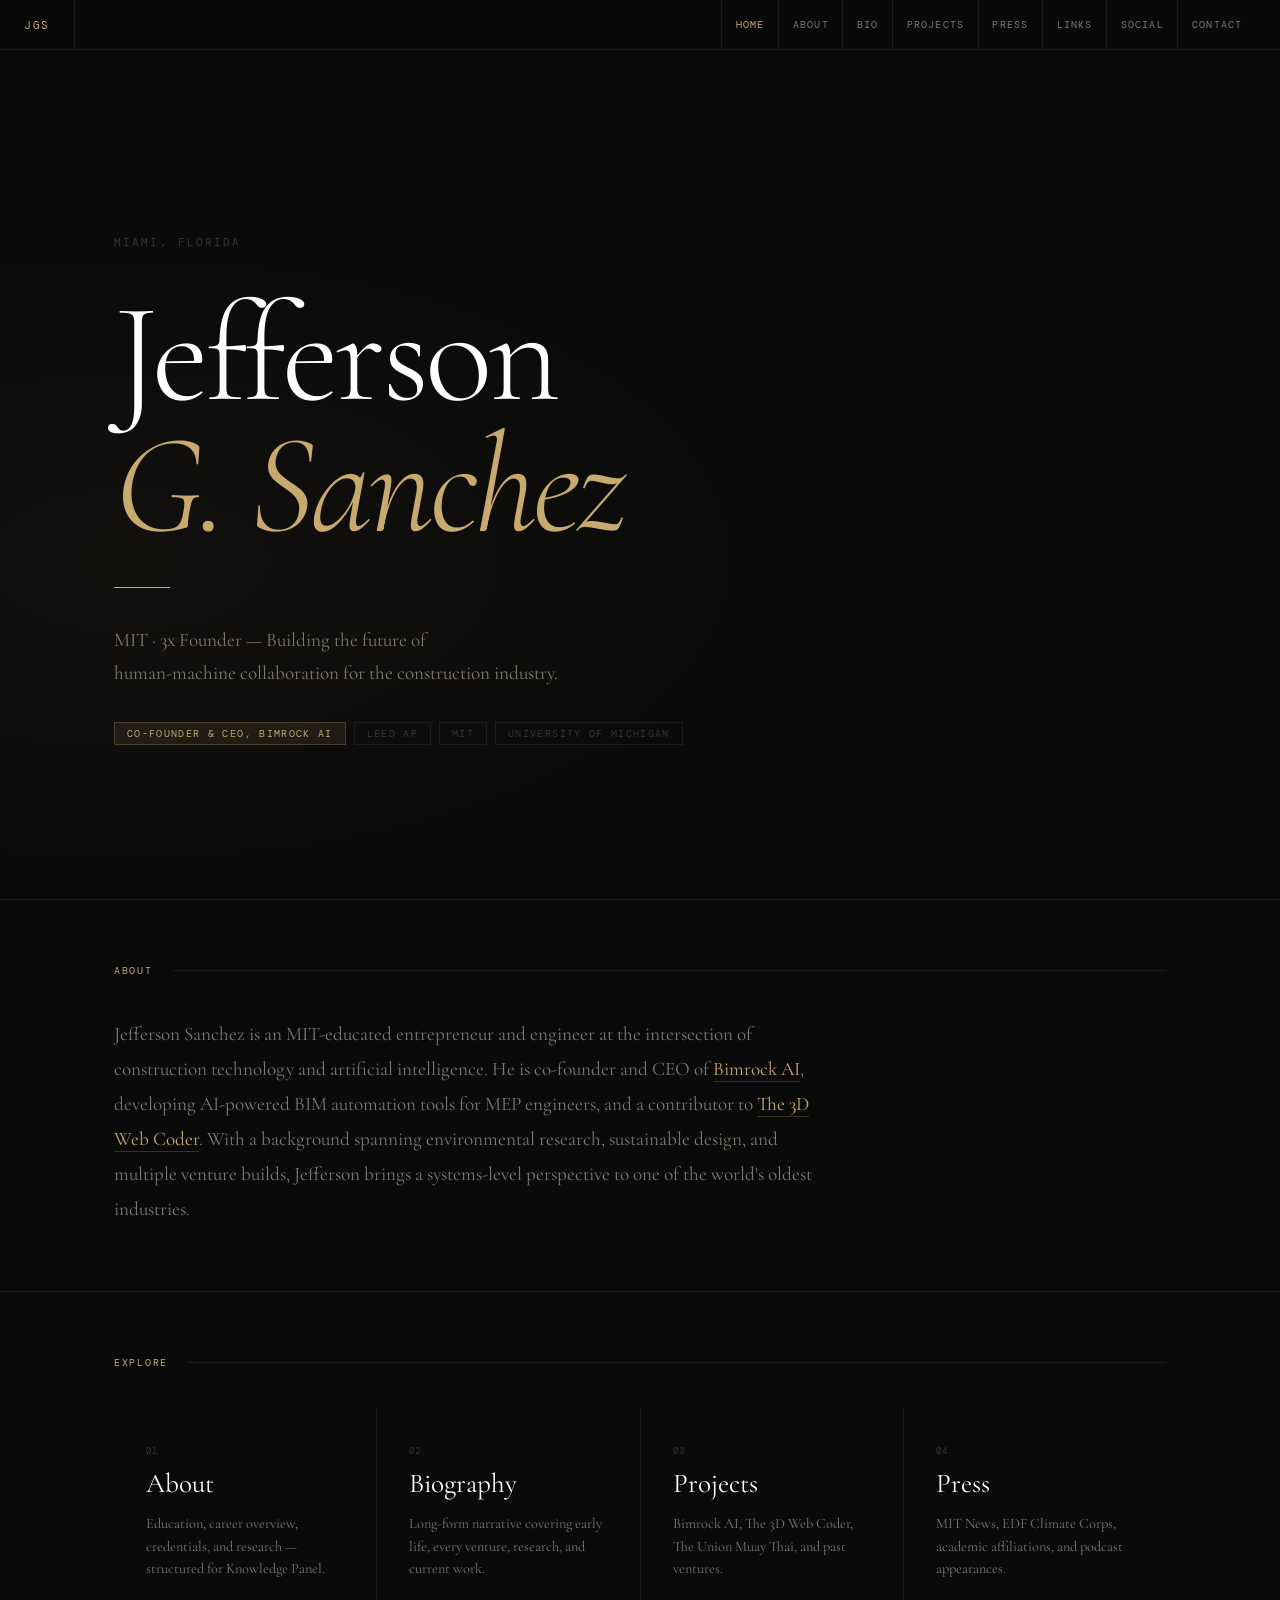
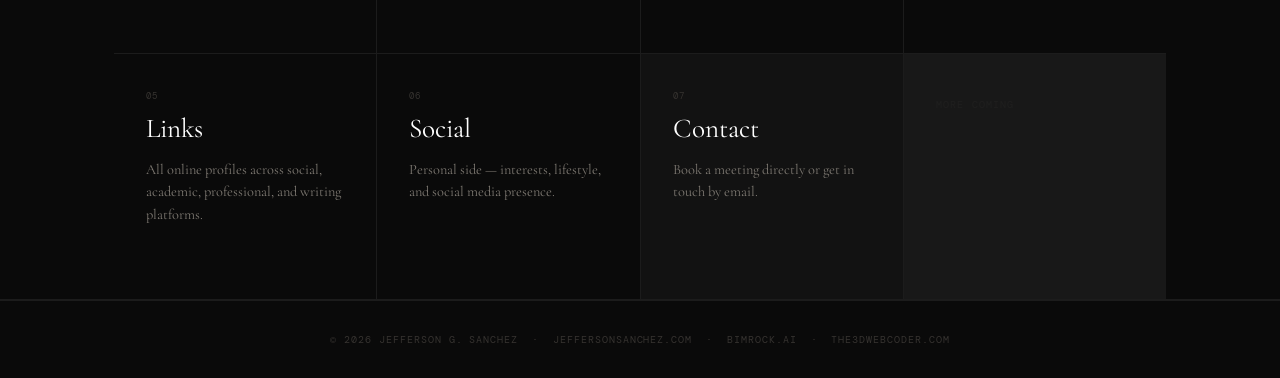
==== commit 59c4698d: "build: jefferson sanchez full site v2 - 8 pages Expanded single-page placeholder into a full multi-p" ====
--- a/index.html
+++ b/index.html
@@ -1,112 +1,354 @@
 <!DOCTYPE html>
-<!-- auto-deploy test -->
 <html lang="en">
 <head>
   <meta charset="UTF-8">
   <meta name="viewport" content="width=device-width, initial-scale=1.0">
-  <title>Jefferson Sanchez</title>
+  <title>Jefferson G. Sanchez — MIT · 3x Founder · Bimrock AI</title>
+  <meta name="description" content="Jefferson G. Sanchez — MIT-educated entrepreneur and engineer. Co-founder of Bimrock AI. Building the future of human-machine collaboration for the construction industry. Miami, Florida.">
+  <meta property="og:title" content="Jefferson G. Sanchez">
+  <meta property="og:description" content="MIT · 3x Founder — Building the future of human-machine collaboration for the construction industry.">
+  <meta property="og:type" content="website">
+  <meta property="og:url" content="https://jeffersonsanchez.com">
+  <meta property="og:image" content="https://jeffersonsanchez.com/og.jpg">
+  <meta name="twitter:card" content="summary_large_image">
+  <meta name="twitter:title" content="Jefferson G. Sanchez">
+  <meta name="twitter:description" content="MIT · 3x Founder · Co-founder, Bimrock AI · Miami, FL">
+  <link rel="canonical" href="https://jeffersonsanchez.com">
+  <link rel="stylesheet" href="styles.css">
   <style>
-    *, *::before, *::after { box-sizing: border-box; margin: 0; padding: 0; }
-
-    body {
-      background: #0a0a0a;
-      color: #e8e8e8;
-      font-family: -apple-system, BlinkMacSystemFont, 'Segoe UI', Helvetica, Arial, sans-serif;
-      min-height: 100vh;
+    /* ── HERO ── */
+    .hero {
+      min-height: calc(100vh - 50px);
       display: flex;
       flex-direction: column;
+      justify-content: center;
+      border-bottom: 1px solid var(--border);
+      position: relative;
+      overflow: hidden;
+    }
+    .hero::before {
+      content: '';
+      position: absolute;
+      inset: 0;
+      background: radial-gradient(ellipse 80% 60% at 10% 60%, rgba(200,169,110,0.04) 0%, transparent 70%);
+      pointer-events: none;
+    }
+    .hero__inner {
+      max-width: 1100px;
+      margin: 0 auto;
+      padding: 6rem 1.5rem 4rem;
+      width: 100%;
+    }
+    .hero__location {
+      font-family: 'DM Mono', monospace;
+      font-size: 0.66rem;
+      letter-spacing: 0.2em;
+      text-transform: uppercase;
+      color: var(--text-3);
+      display: block;
+      margin-bottom: 2.5rem;
+    }
+    .hero__name {
+      font-size: clamp(4rem, 11vw, 9.5rem);
+      font-weight: 300;
+      line-height: 0.93;
+      color: var(--white);
+      letter-spacing: -0.03em;
+      margin-bottom: 2.25rem;
+    }
+    .hero__name em {
+      font-style: italic;
+      color: var(--accent);
+    }
+    .hero__rule {
+      width: 56px;
+      height: 1px;
+      background: var(--accent);
+      margin-bottom: 2.25rem;
+    }
+    .hero__tagline {
+      font-size: clamp(1rem, 1.8vw, 1.2rem);
+      line-height: 1.72;
+      color: var(--text-2);
+      margin-bottom: 2rem;
+      max-width: 520px;
+    }
+    .hero__pills {
+      display: flex;
       align-items: center;
-      justify-content: center;
-      padding: 2rem;
-    }
-
-    .container {
-      max-width: 640px;
-      width: 100%;
-      text-align: center;
-    }
-
-    h1 {
-      font-size: 2.75rem;
-      font-weight: 600;
-      letter-spacing: -0.02em;
-      color: #ffffff;
-      margin-bottom: 0.5rem;
-    }
-
-    .subtitle {
-      font-size: 1rem;
-      color: #888;
-      letter-spacing: 0.01em;
-      margin-bottom: 2rem;
-      line-height: 1.5;
-    }
-
-    .divider {
-      width: 40px;
-      height: 1px;
-      background: #2a2a2a;
-      margin: 2rem auto;
-    }
-
-    .bio {
-      font-size: 0.95rem;
-      color: #aaa;
-      line-height: 1.75;
-      margin-bottom: 2.5rem;
-    }
-
-    .links {
+      flex-wrap: wrap;
+      gap: 0.5rem;
+    }
+    .hero__pill {
+      font-family: 'DM Mono', monospace;
+      font-size: 0.6rem;
+      letter-spacing: 0.14em;
+      text-transform: uppercase;
+      color: var(--text-3);
+      padding: 0.25rem 0.75rem;
+      border: 1px solid var(--border);
+    }
+    .hero__pill--accent {
+      color: var(--accent);
+      border-color: var(--accent-mid);
+      background: var(--accent-low);
+    }
+    /* ── BIO BRIEF ── */
+    .brief {
+      border-bottom: 1px solid var(--border);
+    }
+    .brief__inner {
+      max-width: 1100px;
+      margin: 0 auto;
+      padding: 4rem 1.5rem;
+    }
+    .brief__text {
+      font-size: 1.2rem;
+      line-height: 1.82;
+      color: var(--text-2);
+      max-width: 700px;
+    }
+    /* ── PAGE GRID ── */
+    .page-grid-section {
+      border-bottom: 1px solid var(--border);
+    }
+    .page-grid-section .container--wide {
+      padding-top: 4rem;
+      padding-bottom: 0;
+    }
+    .page-grid {
+      display: grid;
+      grid-template-columns: repeat(4, 1fr);
+      gap: 1px;
+      background: var(--border);
+      margin-top: 0;
+    }
+    .page-card {
+      background: var(--bg);
+      padding: 2.25rem 2rem;
+      text-decoration: none;
       display: flex;
       flex-direction: column;
-      gap: 0.75rem;
-      align-items: center;
-      margin-bottom: 3rem;
-    }
-
-    .links a {
-      color: #c8c8c8;
-      text-decoration: none;
+      gap: 0.5rem;
+      min-height: 200px;
+      transition: background 0.15s;
+      position: relative;
+    }
+    .page-card:hover { background: var(--bg-card); }
+    .page-card:hover .page-card__name { color: var(--accent); }
+    .page-card:hover .page-card__arrow { opacity: 1; transform: translateX(4px); }
+    .page-card__num {
+      font-family: 'DM Mono', monospace;
+      font-size: 0.58rem;
+      letter-spacing: 0.12em;
+      color: var(--text-3);
+    }
+    .page-card__name {
+      font-size: 1.7rem;
+      font-weight: 400;
+      color: var(--white);
+      line-height: 1.1;
+      transition: color 0.15s;
+      margin-top: 0.25rem;
+    }
+    .page-card__desc {
       font-size: 0.9rem;
-      letter-spacing: 0.02em;
-      padding: 0.5rem 1.25rem;
-      border: 1px solid #222;
-      border-radius: 4px;
-      transition: border-color 0.2s, color 0.2s;
-      min-width: 240px;
-    }
-
-    .links a:hover {
-      border-color: #555;
-      color: #fff;
-    }
-
-    footer {
-      font-size: 0.78rem;
-      color: #444;
-      letter-spacing: 0.04em;
-      text-transform: uppercase;
+      color: var(--text-2);
+      line-height: 1.58;
+      flex: 1;
+      margin-top: 0.4rem;
+    }
+    .page-card__arrow {
+      font-size: 1rem;
+      color: var(--accent);
+      opacity: 0;
+      transition: opacity 0.15s, transform 0.15s;
+      display: inline-block;
+      align-self: flex-start;
+      margin-top: 0.5rem;
+    }
+
+    @media (max-width: 900px) {
+      .page-grid { grid-template-columns: repeat(2, 1fr); }
+    }
+    @media (max-width: 480px) {
+      .page-grid { grid-template-columns: 1fr; }
+      .hero__name { font-size: 3.5rem; }
     }
   </style>
+  <script type="application/ld+json">
+  {
+    "@context": "https://schema.org",
+    "@type": "Person",
+    "name": "Jefferson G. Sanchez",
+    "givenName": "Jefferson",
+    "additionalName": "G.",
+    "familyName": "Sanchez",
+    "url": "https://jeffersonsanchez.com",
+    "jobTitle": ["Co-Founder", "CEO", "GTM Engineer"],
+    "description": "MIT-educated entrepreneur and engineer building AI-powered BIM automation for the construction industry.",
+    "worksFor": {
+      "@type": "Organization",
+      "name": "Bimrock AI",
+      "url": "https://bimrock.ai"
+    },
+    "alumniOf": [
+      {
+        "@type": "CollegeOrUniversity",
+        "name": "Massachusetts Institute of Technology",
+        "url": "https://mit.edu"
+      },
+      {
+        "@type": "CollegeOrUniversity",
+        "name": "University of Michigan",
+        "url": "https://umich.edu"
+      }
+    ],
+    "hasCredential": {
+      "@type": "EducationalOccupationalCredential",
+      "name": "LEED Accredited Professional"
+    },
+    "address": {
+      "@type": "PostalAddress",
+      "addressLocality": "Miami",
+      "addressRegion": "Florida",
+      "addressCountry": "US"
+    },
+    "sameAs": [
+      "https://www.linkedin.com/in/jeffersonsanchez",
+      "https://twitter.com/jfsnchz",
+      "https://www.instagram.com/jfsnchz",
+      "https://github.com/jeffersonsanchez",
+      "https://www.researchgate.net/profile/Jefferson-Sanchez",
+      "https://medium.com/@jeffersonsanchez",
+      "https://about.me/jeffersonsanchez",
+      "https://linktr.ee/jeffersonsanchez",
+      "https://www.crunchbase.com/person/jefferson-sanchez",
+      "https://bimrock.ai",
+      "https://the3dwebcoder.com"
+    ]
+  }
+  </script>
 </head>
 <body>
-  <div class="container">
-    <h1>Jefferson Sanchez</h1>
-    <p class="subtitle">GTM Engineer &middot; Co-Founder at Bimrock AI &middot; Builder</p>
-
-    <div class="divider"></div>
-
-    <p class="bio">
-      Jefferson builds go-to-market infrastructure for construction tech. Co-founder at Bimrock AI, building AI-powered BIM automation tools for MEP engineers. Contributor to The 3D Web Coder.
-    </p>
-
-    <nav class="links">
-      <a href="https://bimrock.ai" target="_blank" rel="noopener">Bimrock AI</a>
-      <a href="https://the3dwebcoder.com" target="_blank" rel="noopener">The 3D Web Coder</a>
-      <a href="https://linkedin.com/in/jeffersonsanchez" target="_blank" rel="noopener">LinkedIn</a>
-    </nav>
-
-    <footer>Coming soon &mdash; full site under construction</footer>
-  </div>
+
+  <nav class="nav">
+    <div class="nav__inner">
+      <a href="index.html" class="nav__logo">JGS</a>
+      <div class="nav__links">
+        <a href="index.html">Home</a>
+        <a href="about.html">About</a>
+        <a href="bio.html">Bio</a>
+        <a href="projects.html">Projects</a>
+        <a href="press.html">Press</a>
+        <a href="links.html">Links</a>
+        <a href="social.html">Social</a>
+        <a href="contact.html">Contact</a>
+      </div>
+    </div>
+  </nav>
+
+  <main>
+
+    <!-- HERO -->
+    <section class="hero">
+      <div class="hero__inner">
+        <span class="hero__location anim-fade anim-d1">Miami, Florida</span>
+        <h1 class="hero__name anim-fade anim-d2">Jefferson<br><em>G. Sanchez</em></h1>
+        <div class="hero__rule anim-fade anim-d3"></div>
+        <p class="hero__tagline anim-fade anim-d4">
+          MIT &middot; 3x Founder &mdash; Building the future of<br>
+          human-machine collaboration for the construction industry.
+        </p>
+        <div class="hero__pills anim-fade anim-d5">
+          <span class="hero__pill hero__pill--accent">Co-Founder &amp; CEO, Bimrock AI</span>
+          <span class="hero__pill">LEED AP</span>
+          <span class="hero__pill">MIT</span>
+          <span class="hero__pill">University of Michigan</span>
+        </div>
+      </div>
+    </section>
+
+    <!-- BRIEF BIO -->
+    <section class="brief">
+      <div class="brief__inner">
+        <div class="section-label">About</div>
+        <p class="brief__text anim-fade">
+          Jefferson Sanchez is an MIT-educated entrepreneur and engineer at the intersection of construction technology and artificial intelligence. He is co-founder and CEO of <a href="https://bimrock.ai" target="_blank" rel="noopener" style="color:var(--accent);text-decoration:none;border-bottom:1px solid var(--accent-mid)">Bimrock AI</a>, developing AI-powered BIM automation tools for MEP engineers, and a contributor to <a href="https://the3dwebcoder.com" target="_blank" rel="noopener" style="color:var(--accent);text-decoration:none;border-bottom:1px solid var(--accent-mid)">The 3D Web Coder</a>. With a background spanning environmental research, sustainable design, and multiple venture builds, Jefferson brings a systems-level perspective to one of the world's oldest industries.
+        </p>
+      </div>
+    </section>
+
+    <!-- PAGE NAVIGATION GRID -->
+    <section class="page-grid-section">
+      <div class="container--wide">
+        <div class="section-label">Explore</div>
+      </div>
+      <div style="max-width:1100px;margin:0 auto;padding:0 1.5rem 0">
+        <div class="page-grid">
+          <a href="about.html" class="page-card anim-fade anim-d1">
+            <span class="page-card__num">01</span>
+            <span class="page-card__name">About</span>
+            <span class="page-card__desc">Education, career overview, credentials, and research — structured for Knowledge Panel.</span>
+            <span class="page-card__arrow">→</span>
+          </a>
+          <a href="bio.html" class="page-card anim-fade anim-d2">
+            <span class="page-card__num">02</span>
+            <span class="page-card__name">Biography</span>
+            <span class="page-card__desc">Long-form narrative covering early life, every venture, research, and current work.</span>
+            <span class="page-card__arrow">→</span>
+          </a>
+          <a href="projects.html" class="page-card anim-fade anim-d3">
+            <span class="page-card__num">03</span>
+            <span class="page-card__name">Projects</span>
+            <span class="page-card__desc">Bimrock AI, The 3D Web Coder, The Union Muay Thai, and past ventures.</span>
+            <span class="page-card__arrow">→</span>
+          </a>
+          <a href="press.html" class="page-card anim-fade anim-d4">
+            <span class="page-card__num">04</span>
+            <span class="page-card__name">Press</span>
+            <span class="page-card__desc">MIT News, EDF Climate Corps, academic affiliations, and podcast appearances.</span>
+            <span class="page-card__arrow">→</span>
+          </a>
+          <a href="links.html" class="page-card anim-fade anim-d4">
+            <span class="page-card__num">05</span>
+            <span class="page-card__name">Links</span>
+            <span class="page-card__desc">All online profiles across social, academic, professional, and writing platforms.</span>
+            <span class="page-card__arrow">→</span>
+          </a>
+          <a href="social.html" class="page-card anim-fade anim-d5">
+            <span class="page-card__num">06</span>
+            <span class="page-card__name">Social</span>
+            <span class="page-card__desc">Personal side — interests, lifestyle, and social media presence.</span>
+            <span class="page-card__arrow">→</span>
+          </a>
+          <a href="contact.html" class="page-card anim-fade anim-d6" style="background:var(--bg-card)">
+            <span class="page-card__num">07</span>
+            <span class="page-card__name">Contact</span>
+            <span class="page-card__desc">Book a meeting directly or get in touch by email.</span>
+            <span class="page-card__arrow">→</span>
+          </a>
+          <div class="page-card" style="pointer-events:none;opacity:0.15">
+            <span class="page-card__desc" style="font-family:'DM Mono',monospace;font-size:0.6rem;letter-spacing:0.12em;text-transform:uppercase;color:var(--text-3)">More coming</span>
+          </div>
+        </div>
+      </div>
+    </section>
+
+  </main>
+
+  <footer class="footer">
+    <div class="footer__inner">
+      <p>© 2026 Jefferson G. Sanchez &nbsp;·&nbsp; <a href="https://jeffersonsanchez.com">jeffersonsanchez.com</a> &nbsp;·&nbsp; <a href="https://bimrock.ai" target="_blank" rel="noopener">bimrock.ai</a> &nbsp;·&nbsp; <a href="https://the3dwebcoder.com" target="_blank" rel="noopener">the3dwebcoder.com</a></p>
+    </div>
+  </footer>
+
+  <script>
+    const p = location.pathname.split('/').pop() || 'index.html';
+    document.querySelectorAll('.nav__links a').forEach(a => {
+      if (a.getAttribute('href') === p) a.setAttribute('aria-current', 'page');
+    });
+  </script>
+
 </body>
 </html>
--- a/styles.css
+++ b/styles.css
@@ -0,0 +1,490 @@
+/* ============================================================
+   jeffersonsanchez.com — shared stylesheet
+   Cormorant Garamond + DM Mono · Dark · Gold #c8a96e
+   ============================================================ */
+
+@import url('https://fonts.googleapis.com/css2?family=Cormorant+Garamond:ital,wght@0,300;0,400;0,500;0,600;1,300;1,400;1,500&family=DM+Mono:wght@300;400;500&display=swap');
+
+/* ─── TOKENS ───────────────────────────────────────────── */
+
+:root {
+  --bg:          #0a0a0a;
+  --bg-2:        #0f0f0f;
+  --bg-card:     #121212;
+  --bg-card-2:   #161616;
+  --border:      #1c1c1c;
+  --border-2:    #282828;
+  --text:        #e2ddd5;
+  --text-2:      #7e7972;
+  --text-3:      #363330;
+  --accent:      #c8a96e;
+  --accent-low:  rgba(200,169,110,0.10);
+  --accent-mid:  rgba(200,169,110,0.25);
+  --white:       #ffffff;
+}
+
+/* ─── RESET ──────────────────────────────────────────────── */
+
+*, *::before, *::after { box-sizing: border-box; margin: 0; padding: 0; }
+html { scroll-behavior: smooth; }
+body {
+  background: var(--bg);
+  color: var(--text);
+  font-family: 'Cormorant Garamond', Georgia, serif;
+  min-height: 100vh;
+  display: flex;
+  flex-direction: column;
+  -webkit-font-smoothing: antialiased;
+  -moz-osx-font-smoothing: grayscale;
+}
+img, video { max-width: 100%; display: block; }
+
+/* ─── NAVIGATION ─────────────────────────────────────────── */
+
+.nav {
+  position: fixed;
+  inset: 0 0 auto 0;
+  z-index: 100;
+  height: 50px;
+  background: rgba(10,10,10,0.93);
+  border-bottom: 1px solid var(--border);
+  backdrop-filter: blur(18px);
+  -webkit-backdrop-filter: blur(18px);
+  display: flex;
+  align-items: stretch;
+}
+
+.nav__inner {
+  width: 100%;
+  max-width: 1300px;
+  margin: 0 auto;
+  padding: 0 1.5rem;
+  display: flex;
+  align-items: stretch;
+  gap: 0;
+}
+
+.nav__logo {
+  font-family: 'DM Mono', monospace;
+  font-size: 0.68rem;
+  letter-spacing: 0.16em;
+  text-transform: uppercase;
+  color: var(--accent);
+  text-decoration: none;
+  white-space: nowrap;
+  flex-shrink: 0;
+  display: flex;
+  align-items: center;
+  padding-right: 1.5rem;
+  border-right: 1px solid var(--border);
+}
+
+.nav__links {
+  display: flex;
+  overflow-x: auto;
+  scrollbar-width: none;
+  -ms-overflow-style: none;
+  margin-left: auto;
+}
+.nav__links::-webkit-scrollbar { display: none; }
+
+.nav__links a {
+  font-family: 'DM Mono', monospace;
+  font-size: 0.62rem;
+  letter-spacing: 0.12em;
+  text-transform: uppercase;
+  color: var(--text-2);
+  text-decoration: none;
+  padding: 0 0.85rem;
+  white-space: nowrap;
+  border-left: 1px solid var(--border);
+  display: flex;
+  align-items: center;
+  transition: color 0.15s;
+}
+.nav__links a:hover,
+.nav__links a[aria-current="page"] { color: var(--accent); }
+
+/* ─── MAIN ───────────────────────────────────────────────── */
+
+main { flex: 1; padding-top: 50px; }
+
+/* ─── FOOTER ─────────────────────────────────────────────── */
+
+.footer {
+  border-top: 1px solid var(--border);
+  padding: 2rem 1.5rem;
+  margin-top: auto;
+}
+.footer__inner {
+  max-width: 1300px;
+  margin: 0 auto;
+  display: flex;
+  align-items: center;
+  justify-content: center;
+  flex-wrap: wrap;
+  gap: 0.5rem;
+}
+.footer p {
+  font-family: 'DM Mono', monospace;
+  font-size: 0.6rem;
+  letter-spacing: 0.1em;
+  text-transform: uppercase;
+  color: var(--text-3);
+  text-align: center;
+}
+.footer a {
+  color: var(--text-3);
+  text-decoration: none;
+  transition: color 0.15s;
+}
+.footer a:hover { color: var(--accent); }
+
+/* ─── LAYOUT ─────────────────────────────────────────────── */
+
+.container {
+  max-width: 860px;
+  margin: 0 auto;
+  padding: 5rem 1.5rem 6rem;
+}
+.container--wide {
+  max-width: 1100px;
+  margin: 0 auto;
+  padding: 4rem 1.5rem 5rem;
+}
+
+/* ─── EYEBROW / SECTION LABEL ────────────────────────────── */
+
+.eyebrow {
+  font-family: 'DM Mono', monospace;
+  font-size: 0.62rem;
+  letter-spacing: 0.18em;
+  text-transform: uppercase;
+  color: var(--accent);
+  display: block;
+}
+
+.section-label {
+  font-family: 'DM Mono', monospace;
+  font-size: 0.6rem;
+  letter-spacing: 0.18em;
+  text-transform: uppercase;
+  color: var(--accent);
+  display: flex;
+  align-items: center;
+  gap: 1.25rem;
+  margin-bottom: 2.5rem;
+}
+.section-label::after {
+  content: '';
+  flex: 1;
+  height: 1px;
+  background: var(--border);
+}
+
+/* ─── PAGE HEADER ────────────────────────────────────────── */
+
+.page-header {
+  padding: 5rem 0 4rem;
+}
+.page-header .eyebrow { margin-bottom: 1.5rem; }
+.page-header h1 {
+  font-size: clamp(2.75rem, 6vw, 5.5rem);
+  font-weight: 300;
+  line-height: 1.0;
+  color: var(--white);
+  letter-spacing: -0.025em;
+  margin-bottom: 2rem;
+}
+.page-header .lead {
+  font-size: 1.2rem;
+  line-height: 1.75;
+  color: var(--text-2);
+  max-width: 600px;
+}
+
+/* ─── PROSE ──────────────────────────────────────────────── */
+
+.prose {
+  font-size: 1.175rem;
+  line-height: 1.85;
+  color: var(--text);
+}
+.prose p { margin-bottom: 1.6em; }
+.prose p:last-child { margin-bottom: 0; }
+.prose h2 {
+  font-size: 2.1rem;
+  font-weight: 400;
+  color: var(--white);
+  letter-spacing: -0.02em;
+  margin: 3.5rem 0 1.25rem;
+  padding-top: 1rem;
+  border-top: 1px solid var(--border);
+}
+.prose h3 {
+  font-family: 'DM Mono', monospace;
+  font-size: 0.68rem;
+  letter-spacing: 0.15em;
+  text-transform: uppercase;
+  color: var(--accent);
+  margin: 2.5rem 0 1rem;
+}
+.prose a {
+  color: var(--accent);
+  text-decoration: none;
+  border-bottom: 1px solid var(--accent-mid);
+  transition: border-color 0.15s;
+}
+.prose a:hover { border-color: var(--accent); }
+.prose ul {
+  list-style: none;
+  margin-bottom: 1.6em;
+  padding-left: 0;
+}
+.prose ul li {
+  padding-left: 1.75em;
+  position: relative;
+  margin-bottom: 0.6em;
+}
+.prose ul li::before {
+  content: '—';
+  position: absolute;
+  left: 0;
+  color: var(--accent);
+}
+.prose cite {
+  display: block;
+  font-style: italic;
+  font-size: 1rem;
+  color: var(--text-2);
+  margin-top: 1em;
+  padding-left: 1em;
+  border-left: 2px solid var(--border-2);
+}
+
+/* ─── CARD ───────────────────────────────────────────────── */
+
+.card {
+  background: var(--bg-card);
+  border: 1px solid var(--border);
+  padding: 2rem;
+  transition: border-color 0.2s, background 0.2s;
+}
+.card:hover { border-color: var(--border-2); background: var(--bg-card-2); }
+.card .eyebrow { margin-bottom: 0.85rem; }
+.card h2, .card h3 {
+  font-size: 1.6rem;
+  font-weight: 400;
+  color: var(--white);
+  margin-bottom: 0.75rem;
+  line-height: 1.2;
+}
+.card p {
+  font-size: 1.05rem;
+  color: var(--text-2);
+  line-height: 1.68;
+}
+.card .card-link {
+  display: inline-flex;
+  align-items: center;
+  gap: 0.4rem;
+  margin-top: 1.25rem;
+  font-family: 'DM Mono', monospace;
+  font-size: 0.62rem;
+  letter-spacing: 0.12em;
+  text-transform: uppercase;
+  color: var(--accent);
+  text-decoration: none;
+  border-bottom: 1px solid var(--accent-mid);
+  padding-bottom: 1px;
+  transition: border-color 0.15s;
+}
+.card .card-link:hover { border-color: var(--accent); }
+
+/* ─── BADGE ──────────────────────────────────────────────── */
+
+.badge {
+  display: inline-block;
+  font-family: 'DM Mono', monospace;
+  font-size: 0.56rem;
+  letter-spacing: 0.12em;
+  text-transform: uppercase;
+  padding: 0.2rem 0.55rem;
+  border: 1px solid;
+}
+.badge--active { color: var(--accent); border-color: var(--accent-mid); background: var(--accent-low); }
+.badge--past { color: var(--text-3); border-color: var(--border); }
+
+/* ─── LINK LIST ──────────────────────────────────────────── */
+
+.link-list { list-style: none; }
+.link-list li { border-bottom: 1px solid var(--border); }
+.link-list li:first-child { border-top: 1px solid var(--border); }
+.link-list a {
+  display: flex;
+  align-items: center;
+  gap: 1rem;
+  padding: 0.85rem 0;
+  text-decoration: none;
+  transition: color 0.15s;
+}
+.link-list a:hover .link-name { color: var(--accent); }
+.link-list a:hover .link-arrow { opacity: 1; color: var(--accent); }
+.link-name {
+  font-size: 1.1rem;
+  color: var(--text);
+  flex: 1;
+  transition: color 0.15s;
+}
+.link-url {
+  font-family: 'DM Mono', monospace;
+  font-size: 0.6rem;
+  letter-spacing: 0.06em;
+  color: var(--text-3);
+  overflow: hidden;
+  text-overflow: ellipsis;
+  white-space: nowrap;
+  max-width: 260px;
+}
+.link-arrow {
+  font-size: 0.85rem;
+  color: var(--text-3);
+  opacity: 0;
+  transition: opacity 0.15s, color 0.15s;
+  flex-shrink: 0;
+}
+
+/* ─── PHOTO PLACEHOLDER ──────────────────────────────────── */
+
+.photo-grid {
+  display: grid;
+  grid-template-columns: repeat(2, 1fr);
+  gap: 1px;
+  background: var(--border);
+}
+.photo-placeholder {
+  background: var(--bg-card);
+  aspect-ratio: 4 / 5;
+  display: flex;
+  flex-direction: column;
+  align-items: center;
+  justify-content: center;
+  gap: 0.85rem;
+}
+.photo-placeholder svg { color: var(--border-2); }
+.photo-placeholder span {
+  font-family: 'DM Mono', monospace;
+  font-size: 0.58rem;
+  letter-spacing: 0.12em;
+  text-transform: uppercase;
+  color: var(--text-3);
+}
+
+/* ─── PRESS ITEM ─────────────────────────────────────────── */
+
+.press-item {
+  padding: 2.25rem 0;
+  border-bottom: 1px solid var(--border);
+}
+.press-item:first-of-type { border-top: 1px solid var(--border); }
+.press-item__meta {
+  display: flex;
+  align-items: center;
+  gap: 1rem;
+  margin-bottom: 0.85rem;
+}
+.press-item__source {
+  font-family: 'DM Mono', monospace;
+  font-size: 0.6rem;
+  letter-spacing: 0.14em;
+  text-transform: uppercase;
+  color: var(--accent);
+}
+.press-item__type,
+.press-item__date {
+  font-family: 'DM Mono', monospace;
+  font-size: 0.6rem;
+  letter-spacing: 0.08em;
+  color: var(--text-3);
+}
+.press-item__title {
+  font-size: 1.55rem;
+  font-weight: 400;
+  color: var(--white);
+  line-height: 1.25;
+  margin-bottom: 0.65rem;
+}
+.press-item__desc {
+  font-size: 1.05rem;
+  color: var(--text-2);
+  line-height: 1.68;
+  margin-bottom: 1.1rem;
+  max-width: 700px;
+}
+.press-item__link {
+  font-family: 'DM Mono', monospace;
+  font-size: 0.6rem;
+  letter-spacing: 0.1em;
+  text-transform: uppercase;
+  color: var(--accent);
+  text-decoration: none;
+  border-bottom: 1px solid var(--accent-mid);
+  padding-bottom: 1px;
+  transition: border-color 0.15s;
+}
+.press-item__link:hover { border-color: var(--accent); }
+
+/* ─── TIMELINE ───────────────────────────────────────────── */
+
+.timeline { list-style: none; }
+.timeline-item {
+  display: grid;
+  grid-template-columns: 120px 1fr;
+  gap: 2rem;
+  padding: 2rem 0;
+  border-bottom: 1px solid var(--border);
+}
+.timeline-item:first-child { border-top: 1px solid var(--border); }
+.timeline-item__date {
+  font-family: 'DM Mono', monospace;
+  font-size: 0.64rem;
+  letter-spacing: 0.1em;
+  color: var(--text-3);
+  padding-top: 0.25rem;
+}
+.timeline-item__title {
+  font-size: 1.3rem;
+  font-weight: 400;
+  color: var(--white);
+  margin-bottom: 0.4rem;
+  line-height: 1.2;
+}
+.timeline-item__body {
+  font-size: 1rem;
+  color: var(--text-2);
+  line-height: 1.65;
+}
+
+/* ─── ANIMATIONS ─────────────────────────────────────────── */
+
+@keyframes fadeUp {
+  from { opacity: 0; transform: translateY(14px); }
+  to   { opacity: 1; transform: translateY(0); }
+}
+.anim-fade { animation: fadeUp 0.55s ease both; }
+.anim-d1 { animation-delay: 0.08s; }
+.anim-d2 { animation-delay: 0.16s; }
+.anim-d3 { animation-delay: 0.24s; }
+.anim-d4 { animation-delay: 0.32s; }
+.anim-d5 { animation-delay: 0.40s; }
+.anim-d6 { animation-delay: 0.48s; }
+.anim-d7 { animation-delay: 0.56s; }
+
+/* ─── RESPONSIVE ─────────────────────────────────────────── */
+
+@media (max-width: 768px) {
+  .container, .container--wide { padding: 3.5rem 1.25rem 4.5rem; }
+  .page-header h1 { font-size: 2.5rem; }
+  .link-url { display: none; }
+  .timeline-item { grid-template-columns: 1fr; gap: 0.5rem; }
+}
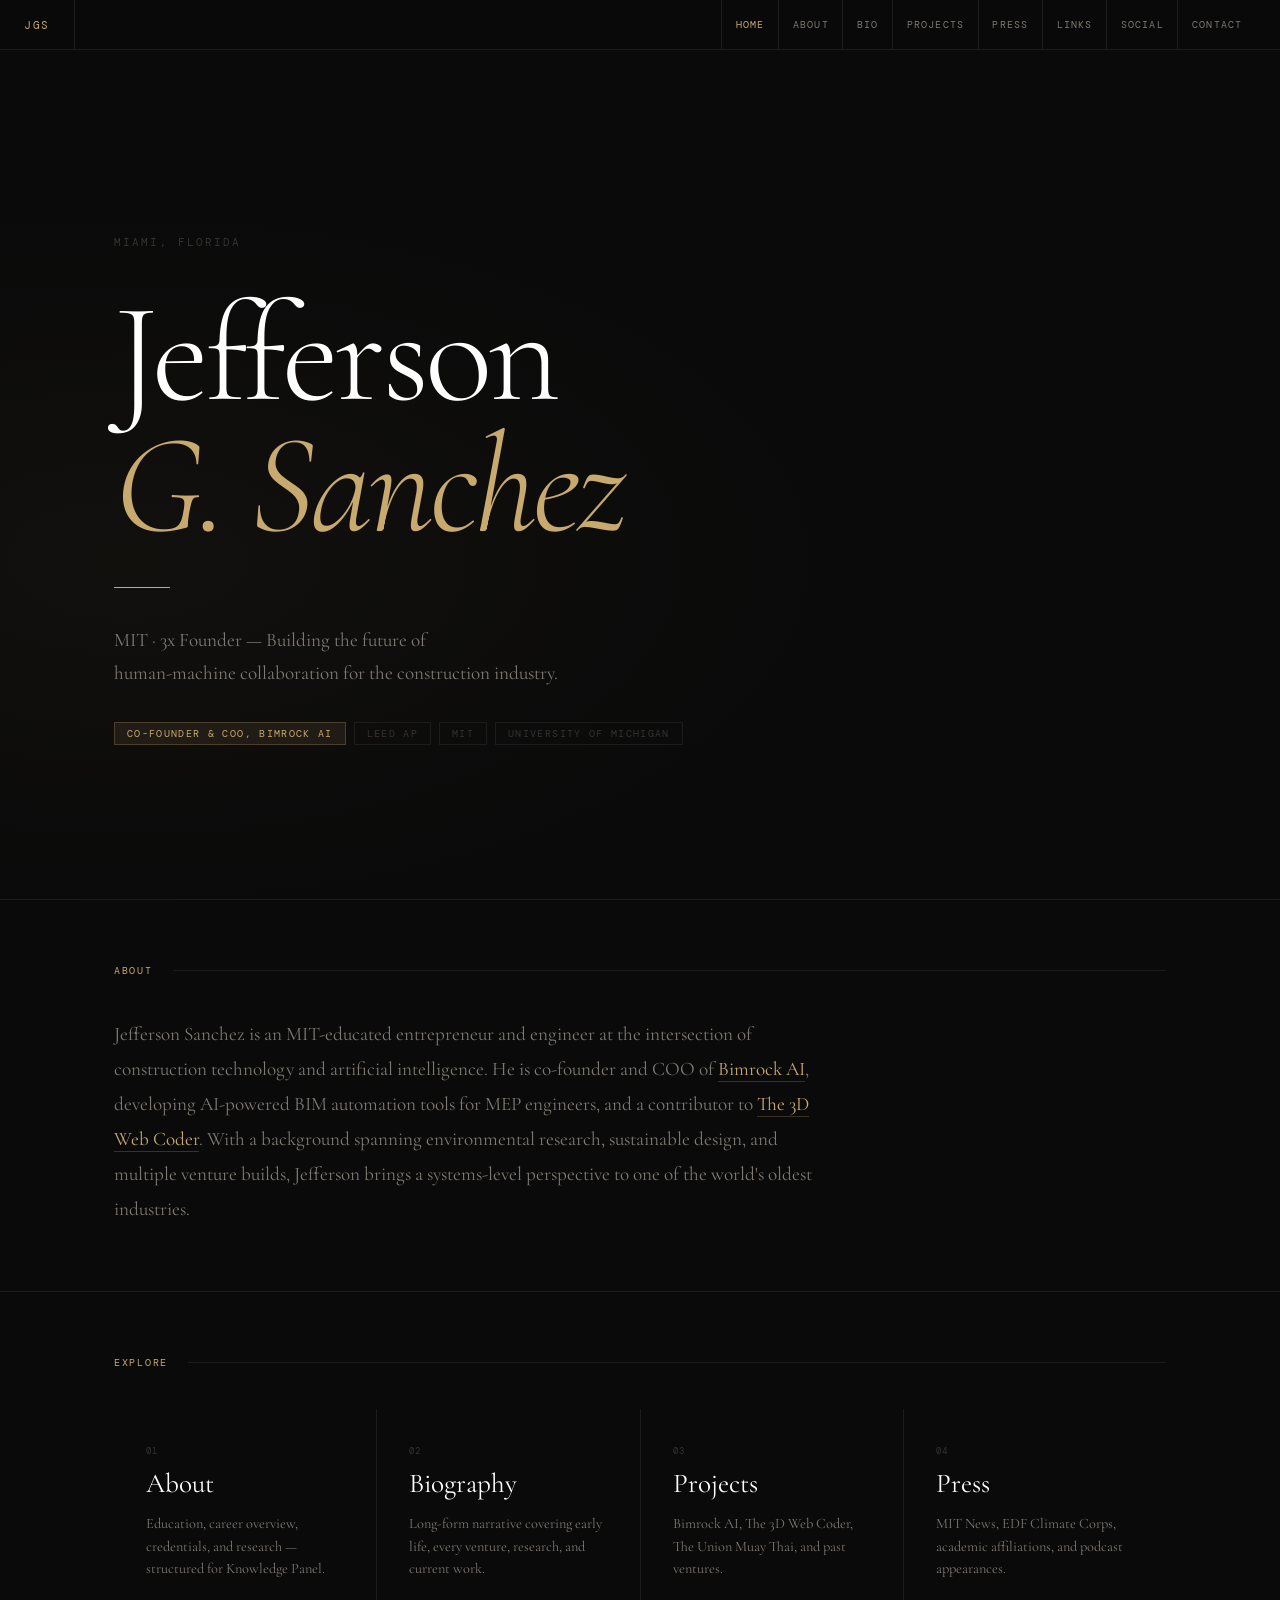
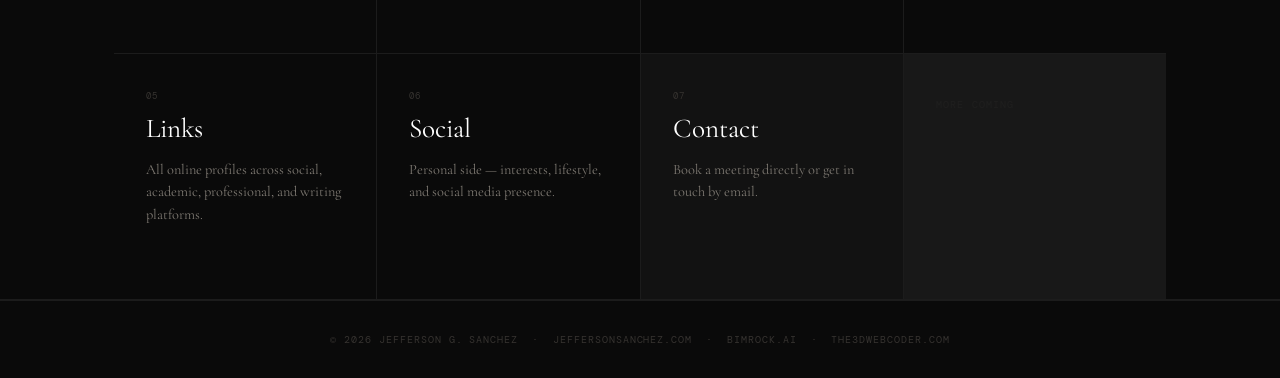
==== commit c0ec69cd: "update title: CEO → COO at Bimrock AI Updates 7 references across index.html, about.html, and bio.ht" ====
--- a/index.html
+++ b/index.html
@@ -185,7 +185,7 @@
     "additionalName": "G.",
     "familyName": "Sanchez",
     "url": "https://jeffersonsanchez.com",
-    "jobTitle": ["Co-Founder", "CEO", "GTM Engineer"],
+    "jobTitle": ["Co-Founder", "COO", "GTM Engineer"],
     "description": "MIT-educated entrepreneur and engineer building AI-powered BIM automation for the construction industry.",
     "worksFor": {
       "@type": "Organization",
@@ -261,7 +261,7 @@
           human-machine collaboration for the construction industry.
         </p>
         <div class="hero__pills anim-fade anim-d5">
-          <span class="hero__pill hero__pill--accent">Co-Founder &amp; CEO, Bimrock AI</span>
+          <span class="hero__pill hero__pill--accent">Co-Founder &amp; COO, Bimrock AI</span>
           <span class="hero__pill">LEED AP</span>
           <span class="hero__pill">MIT</span>
           <span class="hero__pill">University of Michigan</span>
@@ -274,7 +274,7 @@
       <div class="brief__inner">
         <div class="section-label">About</div>
         <p class="brief__text anim-fade">
-          Jefferson Sanchez is an MIT-educated entrepreneur and engineer at the intersection of construction technology and artificial intelligence. He is co-founder and CEO of <a href="https://bimrock.ai" target="_blank" rel="noopener" style="color:var(--accent);text-decoration:none;border-bottom:1px solid var(--accent-mid)">Bimrock AI</a>, developing AI-powered BIM automation tools for MEP engineers, and a contributor to <a href="https://the3dwebcoder.com" target="_blank" rel="noopener" style="color:var(--accent);text-decoration:none;border-bottom:1px solid var(--accent-mid)">The 3D Web Coder</a>. With a background spanning environmental research, sustainable design, and multiple venture builds, Jefferson brings a systems-level perspective to one of the world's oldest industries.
+          Jefferson Sanchez is an MIT-educated entrepreneur and engineer at the intersection of construction technology and artificial intelligence. He is co-founder and COO of <a href="https://bimrock.ai" target="_blank" rel="noopener" style="color:var(--accent);text-decoration:none;border-bottom:1px solid var(--accent-mid)">Bimrock AI</a>, developing AI-powered BIM automation tools for MEP engineers, and a contributor to <a href="https://the3dwebcoder.com" target="_blank" rel="noopener" style="color:var(--accent);text-decoration:none;border-bottom:1px solid var(--accent-mid)">The 3D Web Coder</a>. With a background spanning environmental research, sustainable design, and multiple venture builds, Jefferson brings a systems-level perspective to one of the world's oldest industries.
         </p>
       </div>
     </section>
